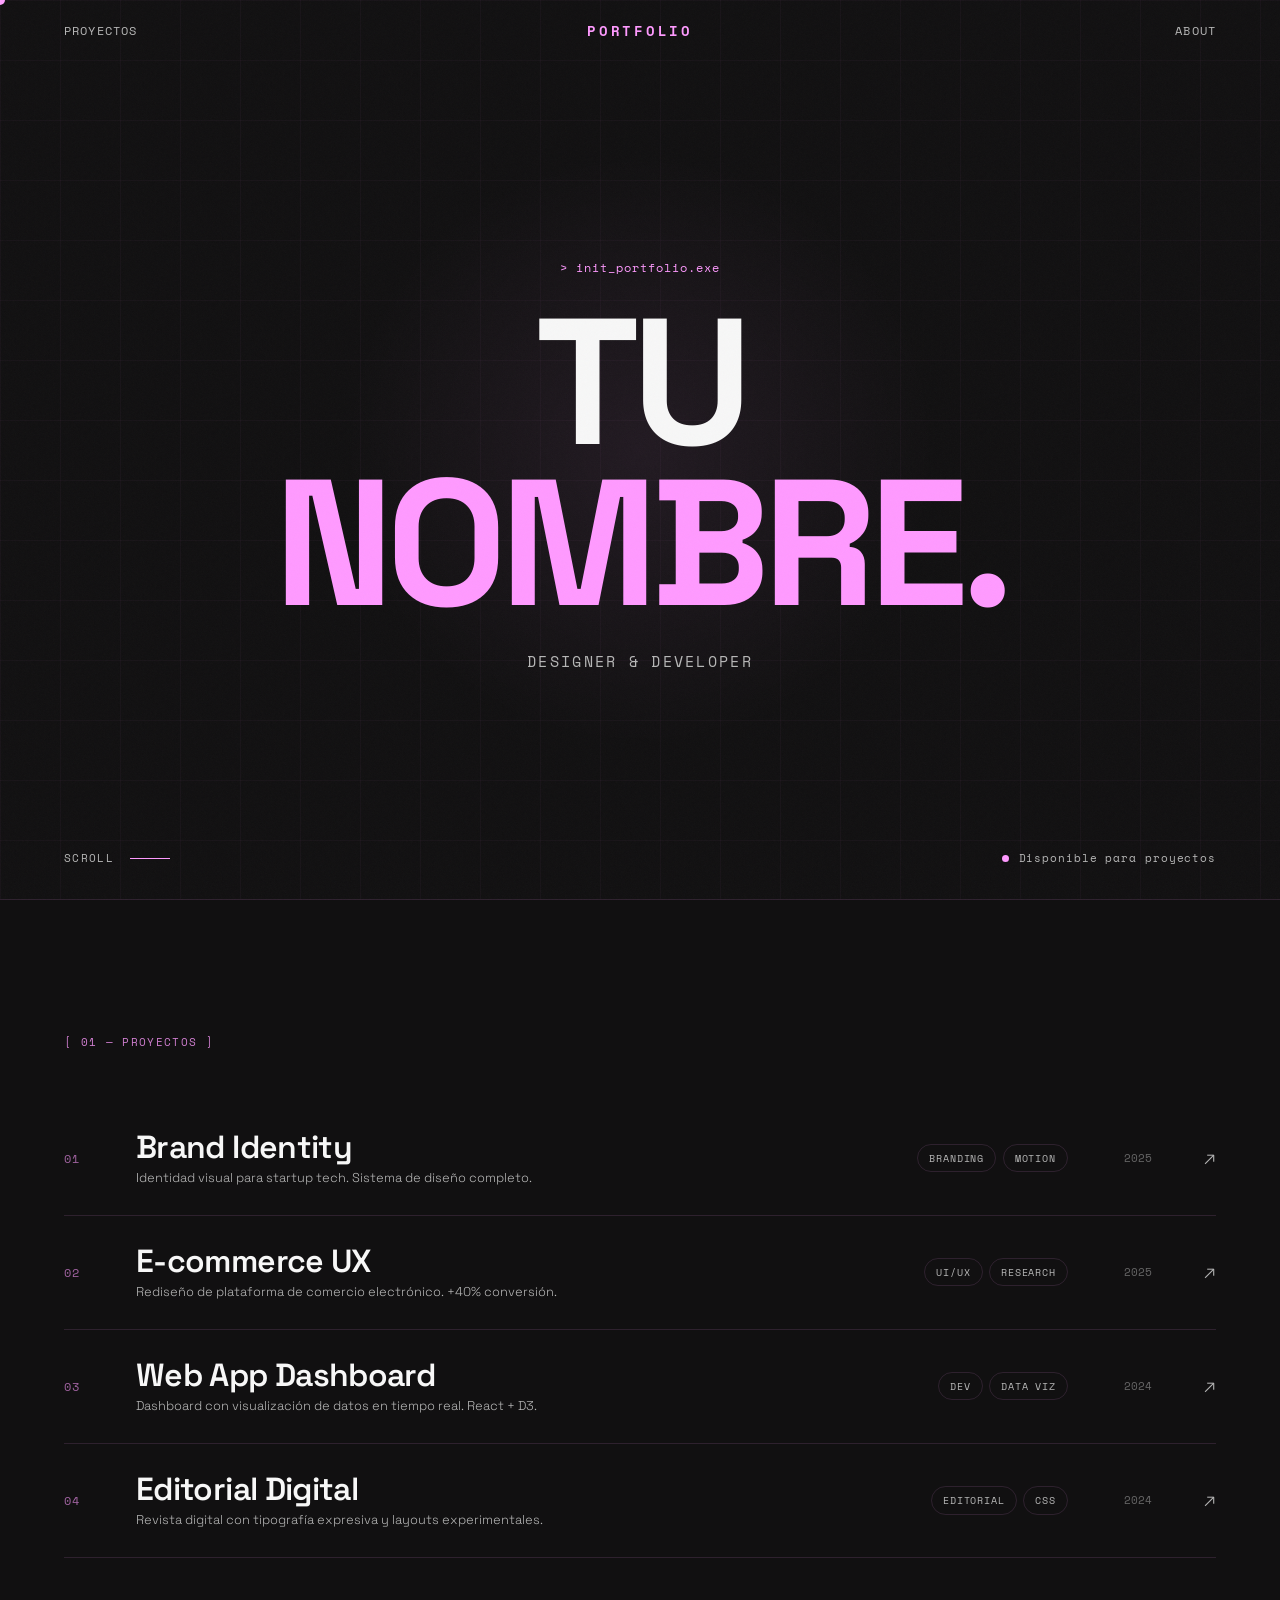
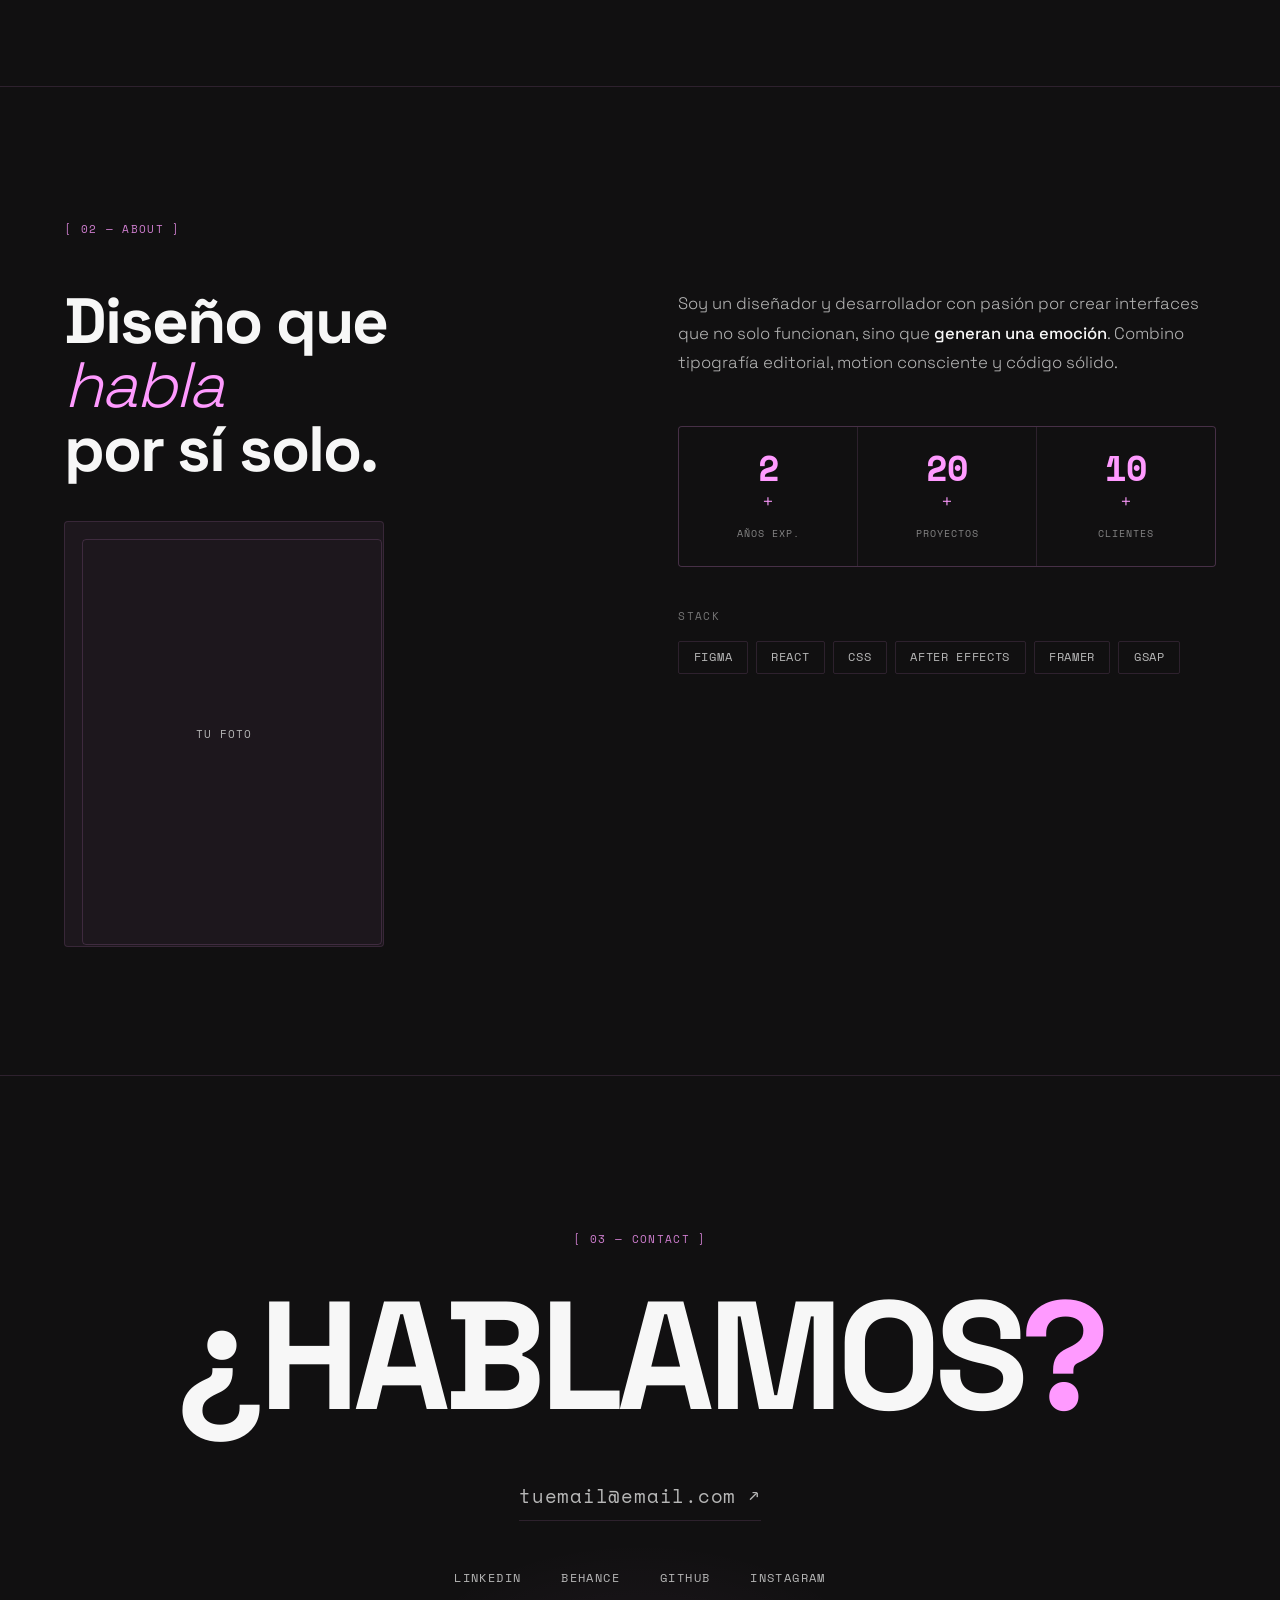
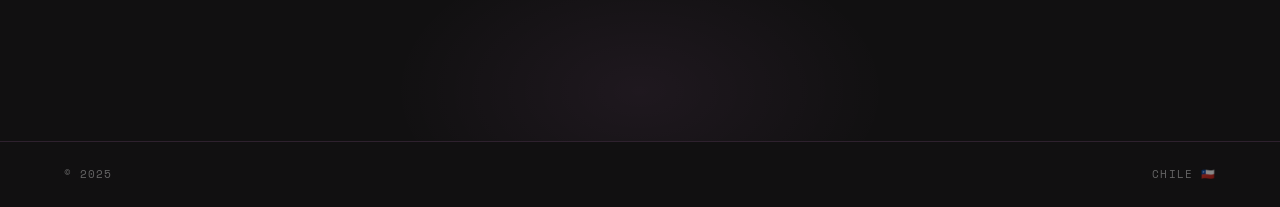
==== index.html @ 46fedbc0 "Update index.html" ====
<!DOCTYPE html>
<html lang="es">
<head>
  <meta charset="UTF-8" />
  <meta name="viewport" content="width=device-width, initial-scale=1.0" />
  <title>Portfolio</title>
  <link rel="stylesheet" href="style.css" />
  <link rel="preconnect" href="https://fonts.googleapis.com" />
  <link href="https://fonts.googleapis.com/css2?family=Space+Grotesk:wght@300;400;500;600;700&family=Space+Mono:ital,wght@0,400;0,700;1,400&display=swap" rel="stylesheet" />
</head>
<body>

  <div class="noise"></div>
  <div class="cursor" id="cursor"></div>

  <!-- NAV -->
  <nav class="nav">
    <a href="#work" class="nav__link">Proyectos</a>
    <a href="#" class="nav__logo">PORTFOLIO</a>
    <a href="#about" class="nav__link">About</a>
  </nav>

  <!-- HERO -->
  <section class="hero" id="hero">
    <div class="hero__center">
      <p class="hero__mono">&gt; init_portfolio.exe</p>
      <h1 class="hero__name">Tu<br/><span class="hero__name--accent">Nombre.</span></h1>
      <p class="hero__role">Designer &amp; Developer</p>
    </div>
    <div class="hero__bottom">
      <span class="hero__scroll">scroll <span class="hero__scroll-line"></span></span>
      <span class="hero__available">
        <span class="dot-live"></span>
        Disponible para proyectos
      </span>
    </div>
  </section>

  <!-- WORK -->
  <section class="work" id="work">
    <div class="work__header">
      <span class="section-label">[ 01 — Proyectos ]</span>
    </div>

    <div class="work__list">

      <a href="#" class="project-row">
        <div class="project-row__num">01</div>
        <div class="project-row__info">
          <h2 class="project-row__title">Brand Identity</h2>
          <p class="project-row__desc">Identidad visual para startup tech. Sistema de diseño completo.</p>
        </div>
        <div class="project-row__tags">
          <span>Branding</span>
          <span>Motion</span>
        </div>
        <div class="project-row__year">2025</div>
        <div class="project-row__arrow">↗</div>
      </a>

      <a href="#" class="project-row">
        <div class="project-row__num">02</div>
        <div class="project-row__info">
          <h2 class="project-row__title">E-commerce UX</h2>
          <p class="project-row__desc">Rediseño de plataforma de comercio electrónico. +40% conversión.</p>
        </div>
        <div class="project-row__tags">
          <span>UI/UX</span>
          <span>Research</span>
        </div>
        <div class="project-row__year">2025</div>
        <div class="project-row__arrow">↗</div>
      </a>

      <a href="#" class="project-row">
        <div class="project-row__num">03</div>
        <div class="project-row__info">
          <h2 class="project-row__title">Web App Dashboard</h2>
          <p class="project-row__desc">Dashboard con visualización de datos en tiempo real. React + D3.</p>
        </div>
        <div class="project-row__tags">
          <span>Dev</span>
          <span>Data Viz</span>
        </div>
        <div class="project-row__year">2024</div>
        <div class="project-row__arrow">↗</div>
      </a>

      <a href="#" class="project-row">
        <div class="project-row__num">04</div>
        <div class="project-row__info">
          <h2 class="project-row__title">Editorial Digital</h2>
          <p class="project-row__desc">Revista digital con tipografía expresiva y layouts experimentales.</p>
        </div>
        <div class="project-row__tags">
          <span>Editorial</span>
          <span>CSS</span>
        </div>
        <div class="project-row__year">2024</div>
        <div class="project-row__arrow">↗</div>
      </a>

    </div>
  </section>

  <!-- ABOUT -->
  <section class="about" id="about">
    <div class="about__header">
      <span class="section-label">[ 02 — About ]</span>
    </div>
    <div class="about__grid">
      <div class="about__left">
        <h2 class="about__title">Diseño que<br/><em>habla</em><br/>por sí solo.</h2>
        <div class="about__photo">
          <div class="about__photo-inner">
            <span>Tu foto</span>
          </div>
          <div class="about__photo-border"></div>
        </div>
      </div>
      <div class="about__right">
        <p class="about__bio">
          Soy un diseñador y desarrollador con pasión por crear interfaces
          que no solo funcionan, sino que <strong>generan una emoción</strong>.
          Combino tipografía editorial, motion consciente y código sólido.
        </p>
        <div class="about__stats">
          <div class="stat">
            <span class="stat__num" data-target="3">0</span><span class="stat__plus">+</span>
            <span class="stat__label">años exp.</span>
          </div>
          <div class="stat">
            <span class="stat__num" data-target="24">0</span><span class="stat__plus">+</span>
            <span class="stat__label">proyectos</span>
          </div>
          <div class="stat">
            <span class="stat__num" data-target="12">0</span><span class="stat__plus">+</span>
            <span class="stat__label">clientes</span>
          </div>
        </div>
        <div class="about__stack">
          <p class="about__stack-label">Stack</p>
          <div class="about__stack-list">
            <span>Figma</span><span>React</span><span>CSS</span>
            <span>After Effects</span><span>Framer</span><span>GSAP</span>
          </div>
        </div>
      </div>
    </div>
  </section>

  <!-- CONTACT -->
  <section class="contact" id="contact">
    <div class="contact__inner">
      <span class="section-label">[ 03 — Contact ]</span>
      <h2 class="contact__title">
        ¿Hablamos<span class="accent">?</span>
      </h2>
      <a href="mailto:tuemail@email.com" class="contact__email">
        tuemail@email.com
        <span>↗</span>
      </a>
      <div class="contact__socials">
        <a href="#">LinkedIn</a>
        <a href="#">Behance</a>
        <a href="#">GitHub</a>
        <a href="#">Instagram</a>
      </div>
    </div>
  </section>

  <!-- FOOTER -->
  <footer class="footer">
    <span class="footer__mono">© 2025</span>
    <span class="footer__mono">Chile 🇨🇱</span>
  </footer>

  <script src="script.js"></script>
</body>
</html>
---- style.css ----
/* ===========================
   VARIABLES
=========================== */
:root {
  --black:     #191819;
  --black-2:   #111011;
  --magenta:   #FF9AFF;
  --white:     #F7F7F7;
  --gray:      #B7B7B7;
  --gray-dim:  rgba(183,183,183,0.15);
  --border:    rgba(255,154,255,0.12);

  --font-main: 'Space Grotesk', sans-serif;
  --font-mono: 'Space Mono', monospace;
}

/* ===========================
   RESET
=========================== */
*, *::before, *::after { box-sizing: border-box; margin: 0; padding: 0; }
html { scroll-behavior: smooth; font-size: 16px; }
body {
  background: var(--black-2);
  color: var(--white);
  font-family: var(--font-main);
  font-weight: 300;
  line-height: 1.6;
  overflow-x: hidden;
  cursor: none;
}
a { color: inherit; text-decoration: none; cursor: none; }

/* ===========================
   NOISE OVERLAY
=========================== */
.noise {
  position: fixed; inset: 0;
  pointer-events: none; z-index: 999;
  opacity: 0.03;
  background-image: url("data:image/svg+xml,%3Csvg viewBox='0 0 256 256' xmlns='http://www.w3.org/2000/svg'%3E%3Cfilter id='noise'%3E%3CfeTurbulence type='fractalNoise' baseFrequency='0.9' numOctaves='4' stitchTiles='stitch'/%3E%3C/filter%3E%3Crect width='100%25' height='100%25' filter='url(%23noise)'/%3E%3C/svg%3E");
  background-repeat: repeat;
  background-size: 128px;
}

/* ===========================
   CURSOR
=========================== */
.cursor {
  width: 10px; height: 10px;
  background: var(--magenta);
  border-radius: 50%;
  position: fixed; top: 0; left: 0;
  pointer-events: none; z-index: 9999;
  transform: translate(-50%, -50%);
  transition: width 0.25s, height 0.25s, background 0.25s;
  mix-blend-mode: screen;
}
body.cursor-big .cursor {
  width: 48px; height: 48px;
  background: rgba(255,154,255,0.15);
  border: 1px solid var(--magenta);
}

/* ===========================
   NAV
=========================== */
.nav {
  position: fixed; top: 0; left: 0; right: 0;
  height: 64px;
  display: flex; align-items: center; justify-content: space-between;
  padding: 0 clamp(1.5rem, 5vw, 4rem);
  z-index: 100;
  border-bottom: 1px solid transparent;
  transition: border-color 0.4s, background 0.4s;
}
.nav.scrolled {
  background: rgba(17,16,17,0.9);
  backdrop-filter: blur(16px);
  border-bottom-color: var(--border);
}
.nav__logo {
  font-family: var(--font-mono);
  font-size: 0.85rem;
  font-weight: 700;
  letter-spacing: 0.2em;
  color: var(--magenta);
  position: absolute; left: 50%; transform: translateX(-50%);
}
.nav__link {
  font-family: var(--font-mono);
  font-size: 0.72rem;
  letter-spacing: 0.1em;
  text-transform: uppercase;
  color: var(--gray);
  transition: color 0.3s;
  position: relative;
}
.nav__link::after {
  content: '';
  position: absolute; left: 0; bottom: -2px;
  width: 0; height: 1px; background: var(--magenta);
  transition: width 0.3s;
}
.nav__link:hover { color: var(--white); }
.nav__link:hover::after { width: 100%; }

/* ===========================
   HERO
=========================== */
.hero {
  height: 100vh;
  display: flex; flex-direction: column;
  justify-content: center; align-items: center;
  position: relative;
  padding: 64px clamp(1.5rem, 5vw, 4rem) 2rem;
  text-align: center;
  border-bottom: 1px solid var(--border);
}
/* Grid lines de fondo */
.hero::before {
  content: '';
  position: absolute; inset: 0;
  background-image:
    linear-gradient(rgba(255,154,255,0.03) 1px, transparent 1px),
    linear-gradient(90deg, rgba(255,154,255,0.03) 1px, transparent 1px);
  background-size: 60px 60px;
  pointer-events: none;
}
/* Glow central */
.hero::after {
  content: '';
  position: absolute;
  top: 50%; left: 50%;
  transform: translate(-50%, -50%);
  width: 600px; height: 600px;
  background: radial-gradient(circle, rgba(255,154,255,0.07) 0%, transparent 70%);
  pointer-events: none;
}
.hero__center { position: relative; z-index: 1; }
.hero__mono {
  font-family: var(--font-mono);
  font-size: 0.78rem;
  color: var(--magenta);
  letter-spacing: 0.08em;
  margin-bottom: 1.5rem;
  opacity: 0;
  animation: fadeUp 0.6s ease 0.2s forwards;
}
.hero__name {
  font-family: var(--font-main);
  font-size: clamp(4.5rem, 14vw, 12rem);
  font-weight: 700;
  line-height: 0.9;
  letter-spacing: -0.04em;
  text-transform: uppercase;
  opacity: 0;
  animation: fadeUp 0.7s ease 0.4s forwards;
}
.hero__name--accent { color: var(--magenta); }
.hero__role {
  font-family: var(--font-mono);
  font-size: clamp(0.75rem, 1.5vw, 0.95rem);
  color: var(--gray);
  letter-spacing: 0.15em;
  text-transform: uppercase;
  margin-top: 1.5rem;
  opacity: 0;
  animation: fadeUp 0.7s ease 0.6s forwards;
}
.hero__bottom {
  position: absolute; bottom: 2rem; left: 0; right: 0;
  display: flex; justify-content: space-between; align-items: center;
  padding: 0 clamp(1.5rem, 5vw, 4rem);
  z-index: 1;
  opacity: 0;
  animation: fadeIn 0.8s ease 1s forwards;
}
.hero__scroll {
  font-family: var(--font-mono);
  font-size: 0.7rem;
  color: var(--gray);
  letter-spacing: 0.12em;
  text-transform: uppercase;
  display: flex; align-items: center; gap: 1rem;
}
.hero__scroll-line {
  display: block;
  width: 40px; height: 1px;
  background: linear-gradient(to right, var(--gray), transparent);
  position: relative; overflow: hidden;
}
.hero__scroll-line::after {
  content: '';
  position: absolute; inset: 0;
  background: var(--magenta);
  animation: scanline 2s ease-in-out infinite;
}
@keyframes scanline {
  0% { transform: translateX(-100%); }
  100% { transform: translateX(200%); }
}
.hero__available {
  font-family: var(--font-mono);
  font-size: 0.7rem;
  color: var(--gray);
  letter-spacing: 0.08em;
  display: flex; align-items: center; gap: 0.6rem;
}
.dot-live {
  width: 7px; height: 7px;
  border-radius: 50%;
  background: var(--magenta);
  animation: pulse 2s infinite;
}
@keyframes pulse {
  0%, 100% { opacity: 1; box-shadow: 0 0 0 0 rgba(255,154,255,0.4); }
  50% { opacity: 0.7; box-shadow: 0 0 0 6px rgba(255,154,255,0); }
}

/* ===========================
   SECTION LABEL
=========================== */
.section-label {
  font-family: var(--font-mono);
  font-size: 0.7rem;
  color: var(--magenta);
  letter-spacing: 0.12em;
  text-transform: uppercase;
  opacity: 0.8;
}

/* ===========================
   WORK
=========================== */
.work {
  padding: clamp(5rem, 10vw, 8rem) clamp(1.5rem, 5vw, 4rem);
  border-bottom: 1px solid var(--border);
}
.work__header {
  margin-bottom: 3rem;
}
.work__list {
  display: flex; flex-direction: column;
}
.project-row {
  display: grid;
  grid-template-columns: 48px 1fr auto 60px 40px;
  align-items: center;
  gap: 1.5rem;
  padding: 1.75rem 0;
  border-bottom: 1px solid var(--border);
  transition: background 0.3s, padding-left 0.3s;
  position: relative;
  overflow: hidden;
}
.project-row::before {
  content: '';
  position: absolute; left: 0; top: 0; bottom: 0;
  width: 0;
  background: rgba(255,154,255,0.04);
  transition: width 0.4s ease;
}
.project-row:hover::before { width: 100%; }
.project-row:hover { padding-left: 1rem; }

.project-row__num {
  font-family: var(--font-mono);
  font-size: 0.75rem;
  color: var(--magenta);
  opacity: 0.6;
  letter-spacing: 0.05em;
}
.project-row__title {
  font-family: var(--font-main);
  font-size: clamp(1.25rem, 2.5vw, 2rem);
  font-weight: 600;
  letter-spacing: -0.02em;
  line-height: 1.1;
  transition: color 0.3s;
}
.project-row:hover .project-row__title { color: var(--magenta); }
.project-row__desc {
  font-size: 0.8rem;
  color: var(--gray);
  margin-top: 0.25rem;
  line-height: 1.4;
}
.project-row__tags {
  display: flex; flex-wrap: wrap; gap: 0.4rem;
  justify-content: flex-end;
}
.project-row__tags span {
  font-family: var(--font-mono);
  font-size: 0.65rem;
  letter-spacing: 0.08em;
  text-transform: uppercase;
  padding: 0.3rem 0.7rem;
  border-radius: 100px;
  border: 1px solid var(--border);
  color: var(--gray);
  transition: border-color 0.3s, color 0.3s;
}
.project-row:hover .project-row__tags span {
  border-color: rgba(255,154,255,0.3);
  color: var(--magenta);
}
.project-row__year {
  font-family: var(--font-mono);
  font-size: 0.7rem;
  color: var(--gray);
  opacity: 0.5;
  text-align: right;
}
.project-row__arrow {
  font-size: 1.2rem;
  color: var(--gray);
  transition: color 0.3s, transform 0.3s;
  text-align: right;
}
.project-row:hover .project-row__arrow {
  color: var(--magenta);
  transform: translate(3px, -3px);
}

/* ===========================
   ABOUT
=========================== */
.about {
  padding: clamp(5rem, 10vw, 8rem) clamp(1.5rem, 5vw, 4rem);
  border-bottom: 1px solid var(--border);
}
.about__header { margin-bottom: 3rem; }
.about__grid {
  display: grid;
  grid-template-columns: 1fr 1fr;
  gap: clamp(3rem, 6vw, 6rem);
  align-items: start;
}
.about__title {
  font-size: clamp(2.5rem, 5vw, 4.5rem);
  font-weight: 700;
  letter-spacing: -0.03em;
  line-height: 1.0;
  margin-bottom: 2.5rem;
}
.about__title em {
  font-style: italic;
  font-weight: 300;
  color: var(--magenta);
}
.about__photo {
  position: relative;
  width: 80%; max-width: 320px;
}
.about__photo-inner {
  aspect-ratio: 3/4;
  border-radius: 4px;
  background: rgba(255,154,255,0.05);
  border: 1px solid var(--border);
  display: flex; align-items: center; justify-content: center;
  color: var(--gray);
  font-family: var(--font-mono);
  font-size: 0.7rem;
  letter-spacing: 0.1em;
  text-transform: uppercase;
}
.about__photo-border {
  position: absolute;
  inset: 10px;
  border: 1px solid rgba(255,154,255,0.15);
  border-radius: 4px;
  pointer-events: none;
  transform: translate(8px, 8px);
}
.about__bio {
  font-size: clamp(0.95rem, 1.3vw, 1.05rem);
  color: var(--gray);
  line-height: 1.8;
  margin-bottom: 3rem;
}
.about__bio strong { color: var(--white); font-weight: 500; }
.about__stats {
  display: grid; grid-template-columns: repeat(3,1fr);
  gap: 1px;
  background: var(--border);
  border: 1px solid var(--border);
  border-radius: 4px;
  overflow: hidden;
  margin-bottom: 2.5rem;
}
.stat {
  background: var(--black-2);
  padding: 1.5rem 1rem;
  text-align: center;
}
.stat__num {
  display: block;
  font-family: var(--font-mono);
  font-size: 2.2rem;
  font-weight: 700;
  color: var(--magenta);
  line-height: 1;
}
.stat__plus { color: var(--magenta); font-size: 1.2rem; }
.stat__label {
  display: block;
  font-family: var(--font-mono);
  font-size: 0.65rem;
  color: var(--gray);
  letter-spacing: 0.1em;
  text-transform: uppercase;
  margin-top: 0.5rem;
  opacity: 0.7;
}
.about__stack-label {
  font-family: var(--font-mono);
  font-size: 0.7rem;
  color: var(--gray);
  letter-spacing: 0.12em;
  text-transform: uppercase;
  margin-bottom: 1rem;
  opacity: 0.6;
}
.about__stack-list {
  display: flex; flex-wrap: wrap; gap: 0.5rem;
}
.about__stack-list span {
  font-family: var(--font-mono);
  font-size: 0.72rem;
  letter-spacing: 0.06em;
  padding: 0.4rem 0.9rem;
  border: 1px solid var(--border);
  border-radius: 2px;
  color: var(--gray);
  transition: all 0.3s;
  text-transform: uppercase;
}
.about__stack-list span:hover {
  border-color: var(--magenta);
  color: var(--magenta);
  background: rgba(255,154,255,0.05);
}

/* ===========================
   CONTACT
=========================== */
.contact {
  padding: clamp(5rem, 12vw, 10rem) clamp(1.5rem, 5vw, 4rem);
  border-bottom: 1px solid var(--border);
  position: relative; overflow: hidden;
}
/* Glow fondo */
.contact::after {
  content: '';
  position: absolute; bottom: -100px; left: 50%; transform: translateX(-50%);
  width: 500px; height: 300px;
  background: radial-gradient(ellipse, rgba(255,154,255,0.06) 0%, transparent 70%);
  pointer-events: none;
}
.contact__inner {
  display: flex; flex-direction: column; align-items: center;
  text-align: center;
  position: relative; z-index: 1;
}
.contact__inner .section-label { margin-bottom: 2rem; }
.contact__title {
  font-size: clamp(4rem, 12vw, 10rem);
  font-weight: 700;
  letter-spacing: -0.04em;
  line-height: 1;
  text-transform: uppercase;
  margin-bottom: 3rem;
}
.contact__title .accent { color: var(--magenta); }
.contact__email {
  font-family: var(--font-mono);
  font-size: clamp(0.9rem, 2vw, 1.2rem);
  color: var(--gray);
  letter-spacing: 0.04em;
  display: flex; align-items: center; gap: 0.75rem;
  border-bottom: 1px solid var(--border);
  padding-bottom: 0.5rem;
  transition: color 0.3s, border-color 0.3s;
  margin-bottom: 3rem;
}
.contact__email:hover { color: var(--magenta); border-color: var(--magenta); }
.contact__socials {
  display: flex; gap: 2.5rem; flex-wrap: wrap; justify-content: center;
}
.contact__socials a {
  font-family: var(--font-mono);
  font-size: 0.72rem;
  letter-spacing: 0.12em;
  text-transform: uppercase;
  color: var(--gray);
  transition: color 0.3s;
  position: relative;
}
.contact__socials a::after {
  content: '';
  position: absolute; left: 0; bottom: -3px;
  width: 0; height: 1px; background: var(--magenta);
  transition: width 0.3s;
}
.contact__socials a:hover { color: var(--magenta); }
.contact__socials a:hover::after { width: 100%; }

/* ===========================
   FOOTER
=========================== */
.footer {
  padding: 1.5rem clamp(1.5rem, 5vw, 4rem);
  display: flex; justify-content: space-between;
}
.footer__mono {
  font-family: var(--font-mono);
  font-size: 0.68rem;
  color: var(--gray);
  letter-spacing: 0.1em;
  opacity: 0.5;
  text-transform: uppercase;
}

/* ===========================
   ANIMATIONS
=========================== */
@keyframes fadeUp {
  from { opacity: 0; transform: translateY(24px); }
  to   { opacity: 1; transform: translateY(0); }
}
@keyframes fadeIn {
  from { opacity: 0; }
  to   { opacity: 1; }
}
.reveal {
  opacity: 0;
  transform: translateY(20px);
  transition: opacity 0.6s ease, transform 0.6s ease;
}
.reveal.visible { opacity: 1; transform: translateY(0); }
.delay-1 { transition-delay: 0.08s; }
.delay-2 { transition-delay: 0.16s; }
.delay-3 { transition-delay: 0.24s; }
.delay-4 { transition-delay: 0.32s; }

/* ===========================
   RESPONSIVE
=========================== */
@media (max-width: 860px) {
  .about__grid { grid-template-columns: 1fr; }
  .project-row { grid-template-columns: 32px 1fr 36px; }
  .project-row__tags, .project-row__year { display: none; }
  .nav__logo { position: static; transform: none; }
}
@media (max-width: 540px) {
  .hero__bottom { flex-direction: column; gap: 0.75rem; }
}
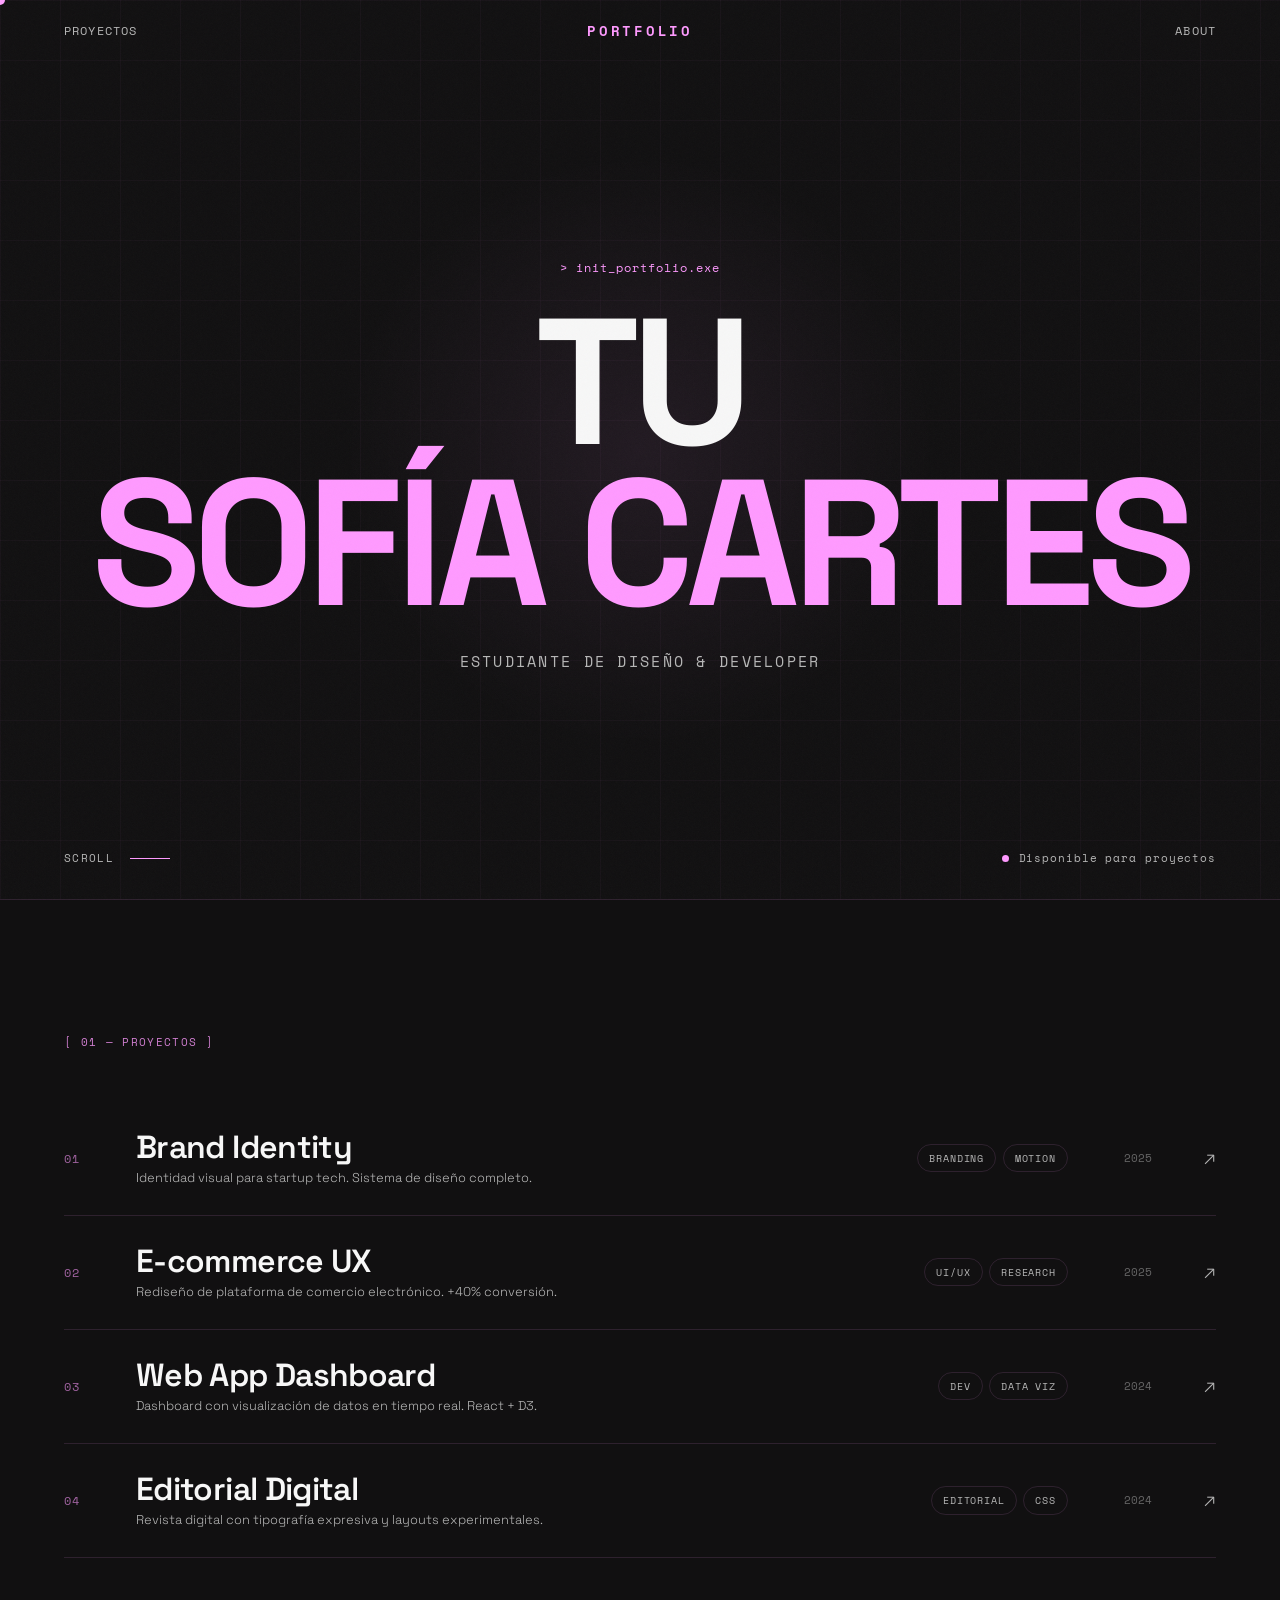
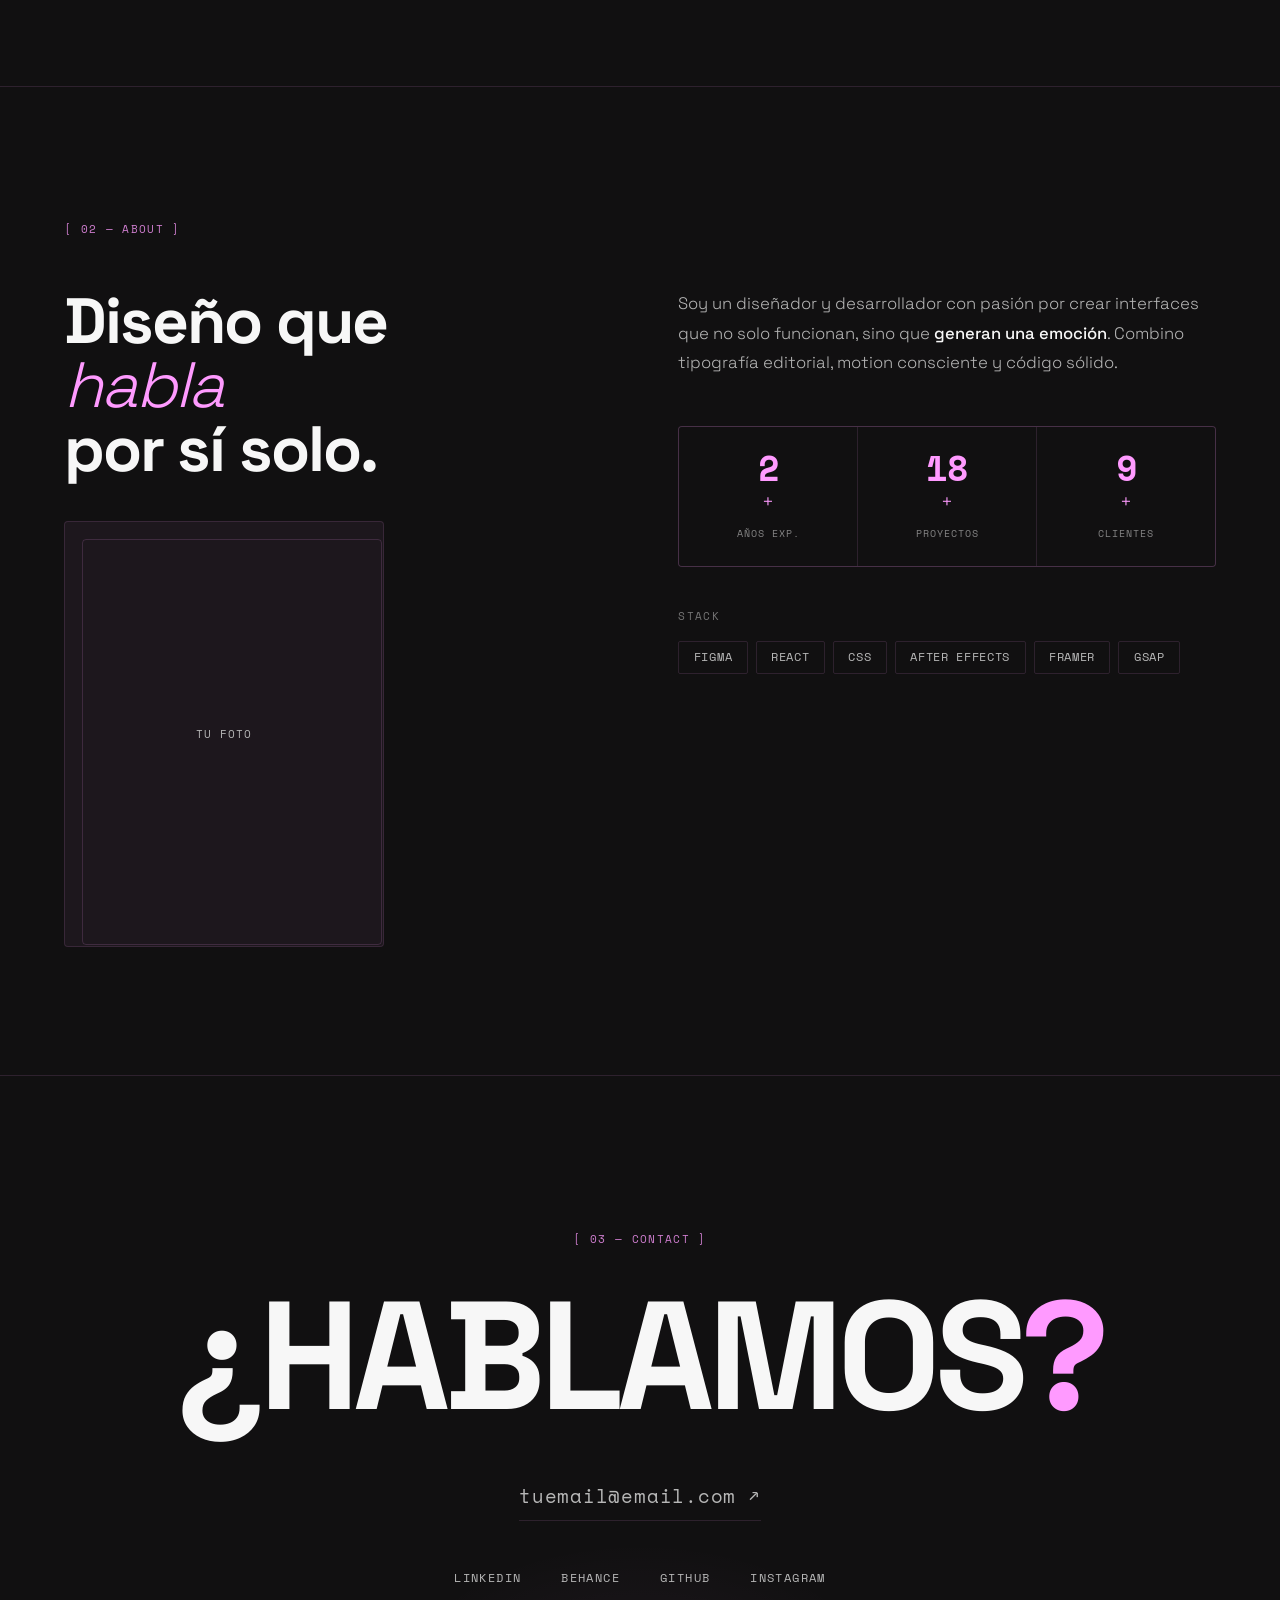
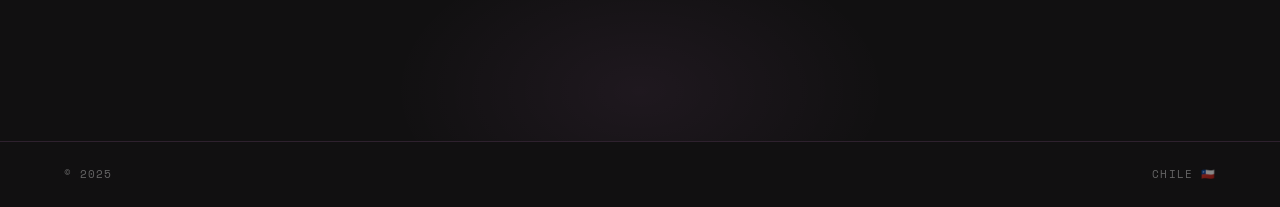
==== commit 7b42bd92: "Update index.html" ====
--- a/index.html
+++ b/index.html
@@ -24,8 +24,8 @@
   <section class="hero" id="hero">
     <div class="hero__center">
       <p class="hero__mono">&gt; init_portfolio.exe</p>
-      <h1 class="hero__name">Tu<br/><span class="hero__name--accent">Nombre.</span></h1>
-      <p class="hero__role">Designer &amp; Developer</p>
+      <h1 class="hero__name">Tu<br/><span class="hero__name--accent">Sofía Cartes</span></h1>
+      <p class="hero__role">Estudiante de diseño &amp; Developer</p>
     </div>
     <div class="hero__bottom">
       <span class="hero__scroll">scroll <span class="hero__scroll-line"></span></span>
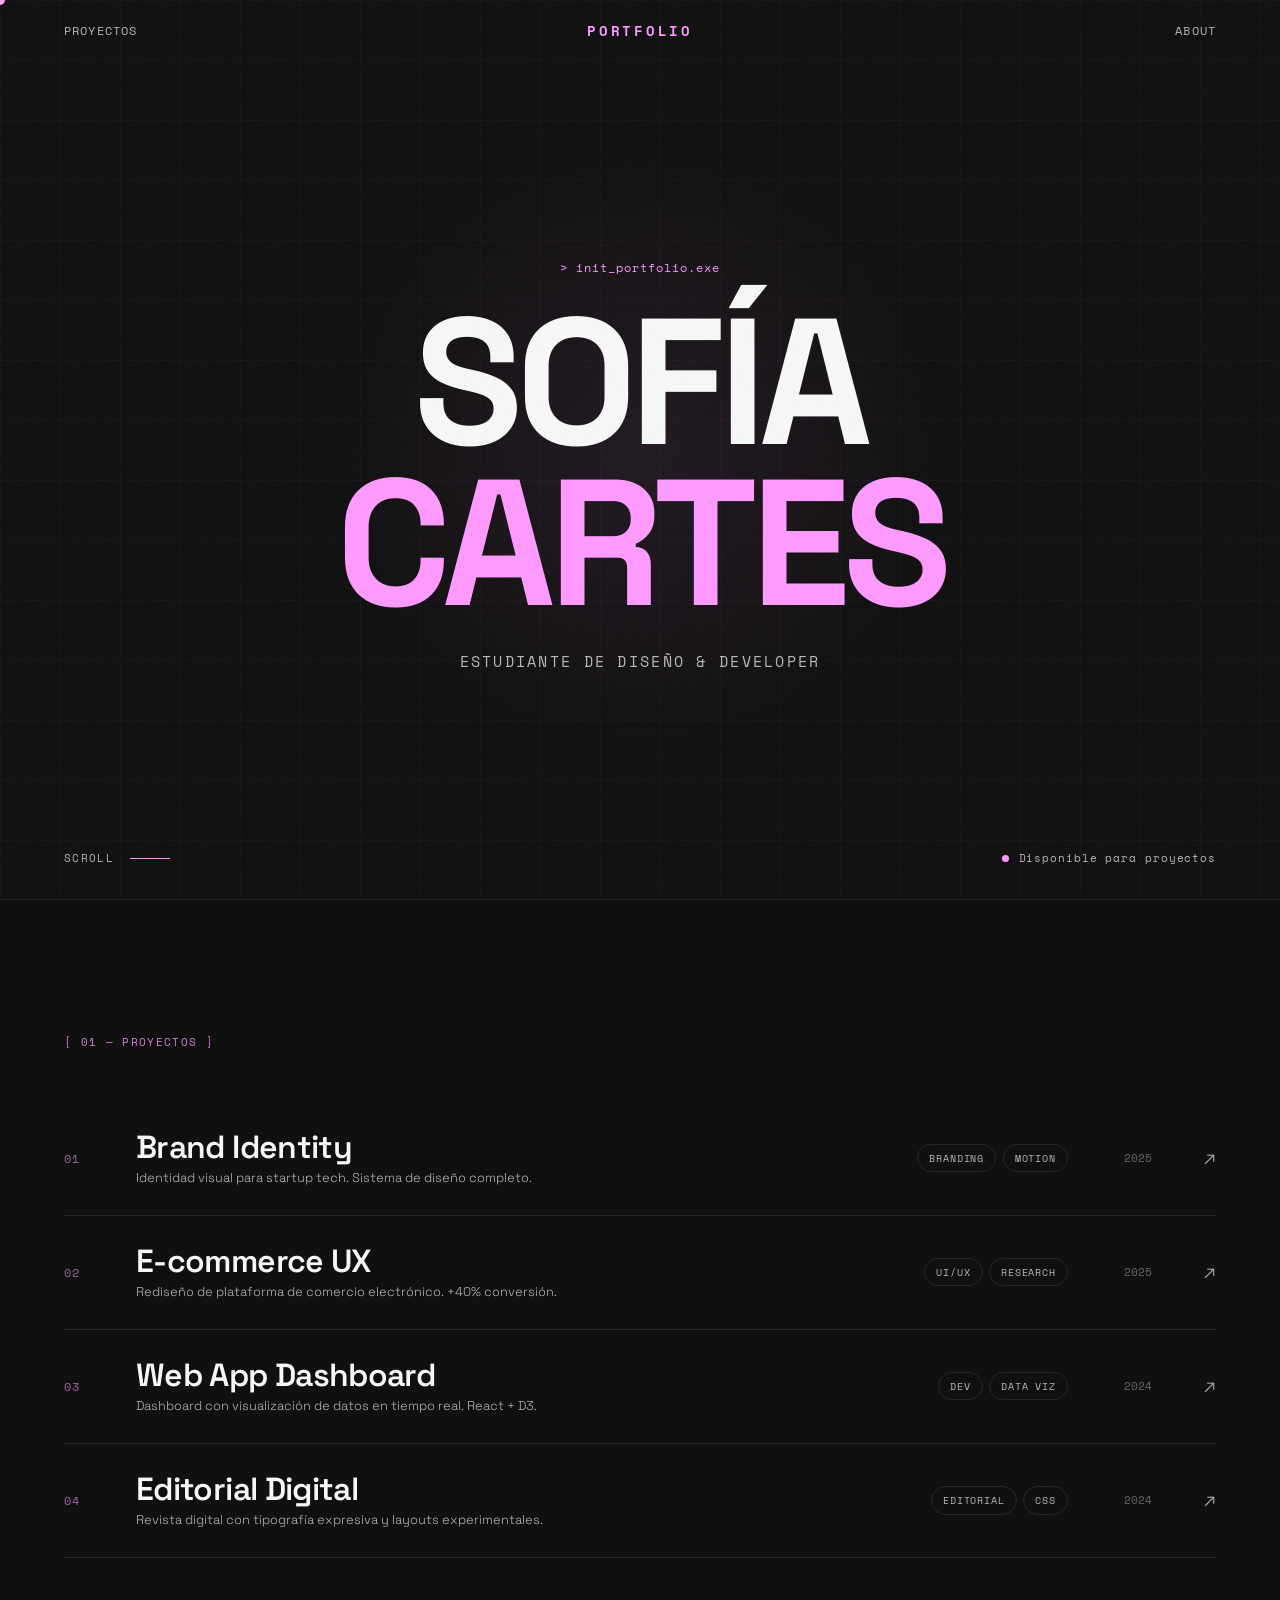
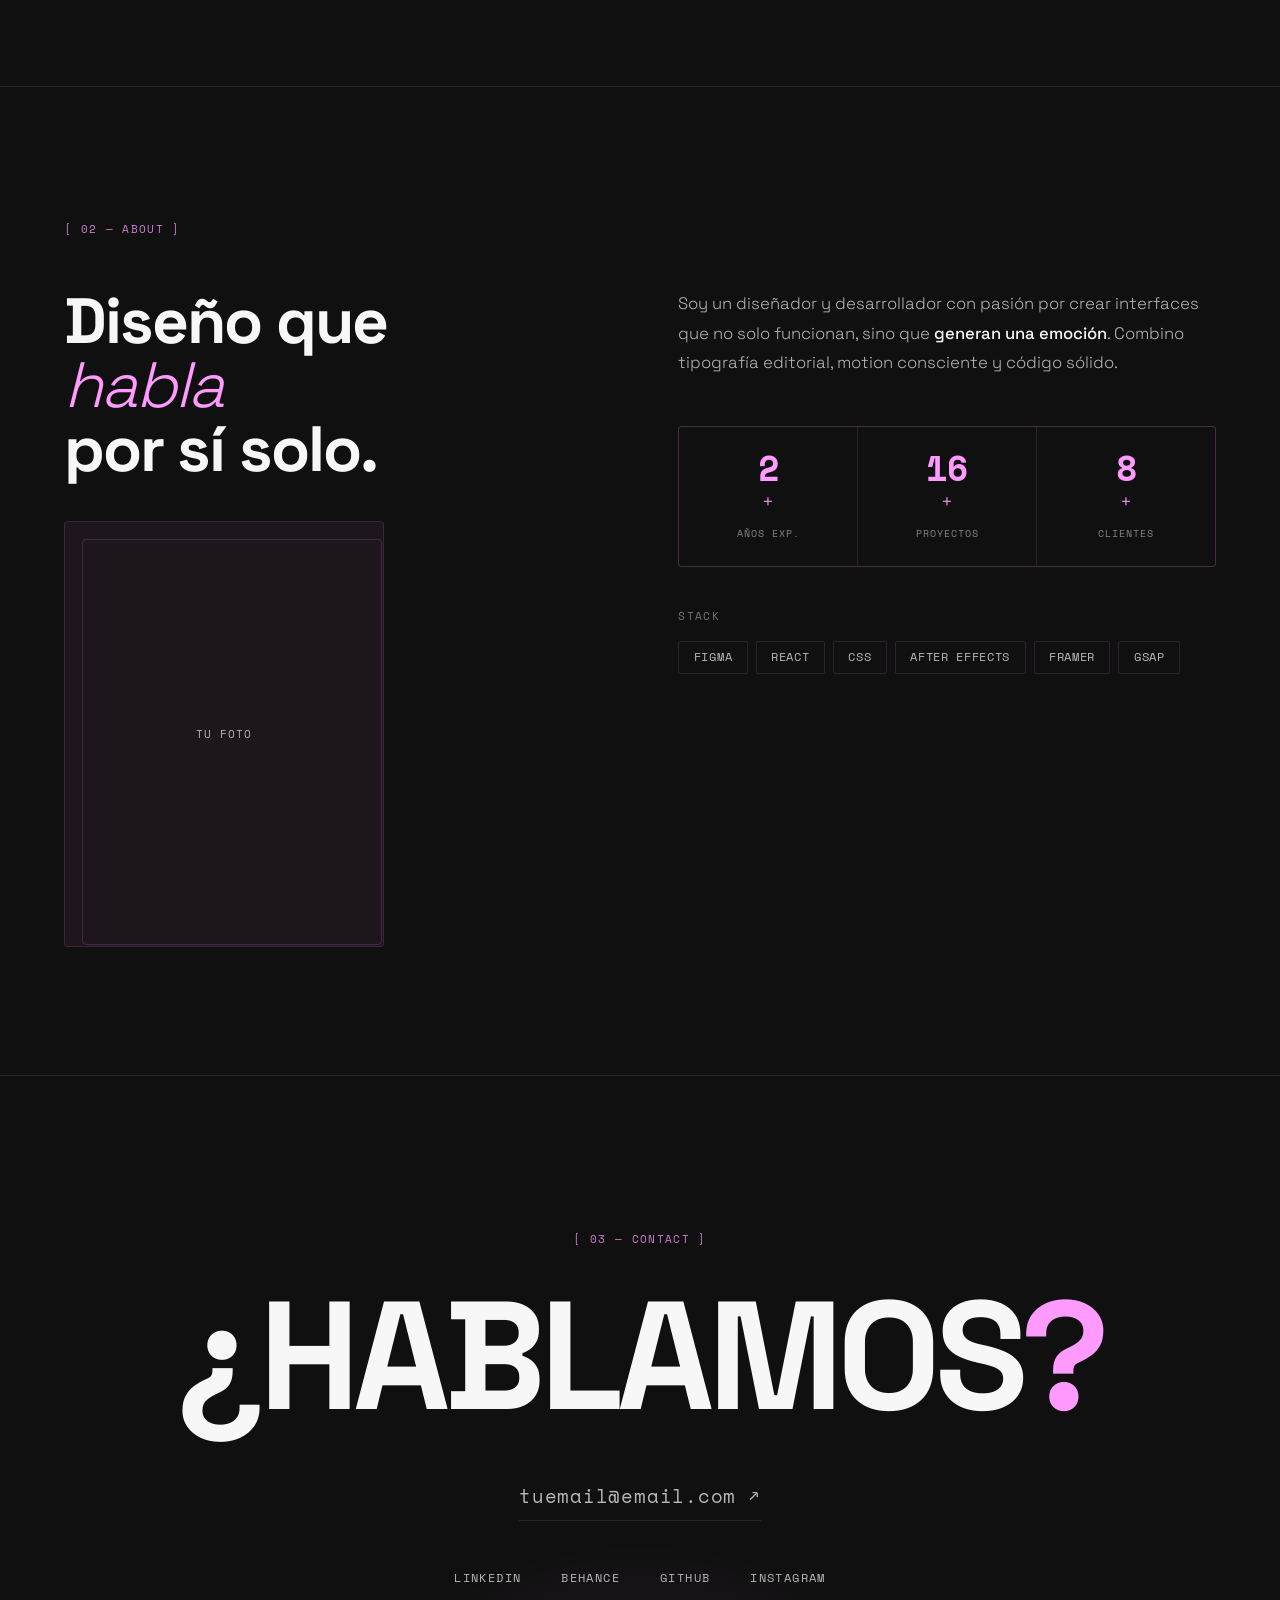
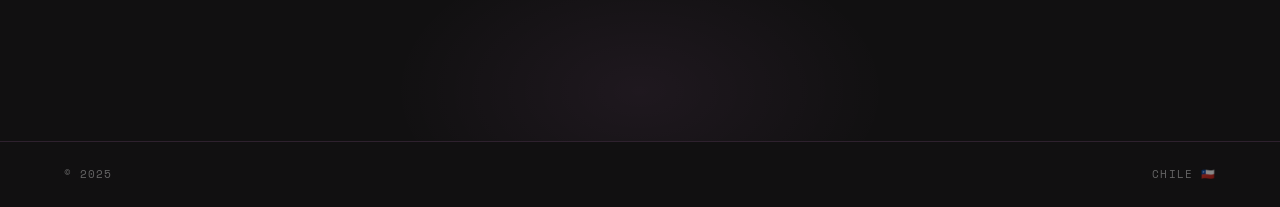
==== commit 16125999: "Update index.html" ====
--- a/index.html
+++ b/index.html
@@ -24,7 +24,7 @@
   <section class="hero" id="hero">
     <div class="hero__center">
       <p class="hero__mono">&gt; init_portfolio.exe</p>
-      <h1 class="hero__name">Tu<br/><span class="hero__name--accent">Sofía Cartes</span></h1>
+      <h1 class="hero__name">Sofía<br/><span class="hero__name--accent">Cartes</span></h1>
       <p class="hero__role">Estudiante de diseño &amp; Developer</p>
     </div>
     <div class="hero__bottom">
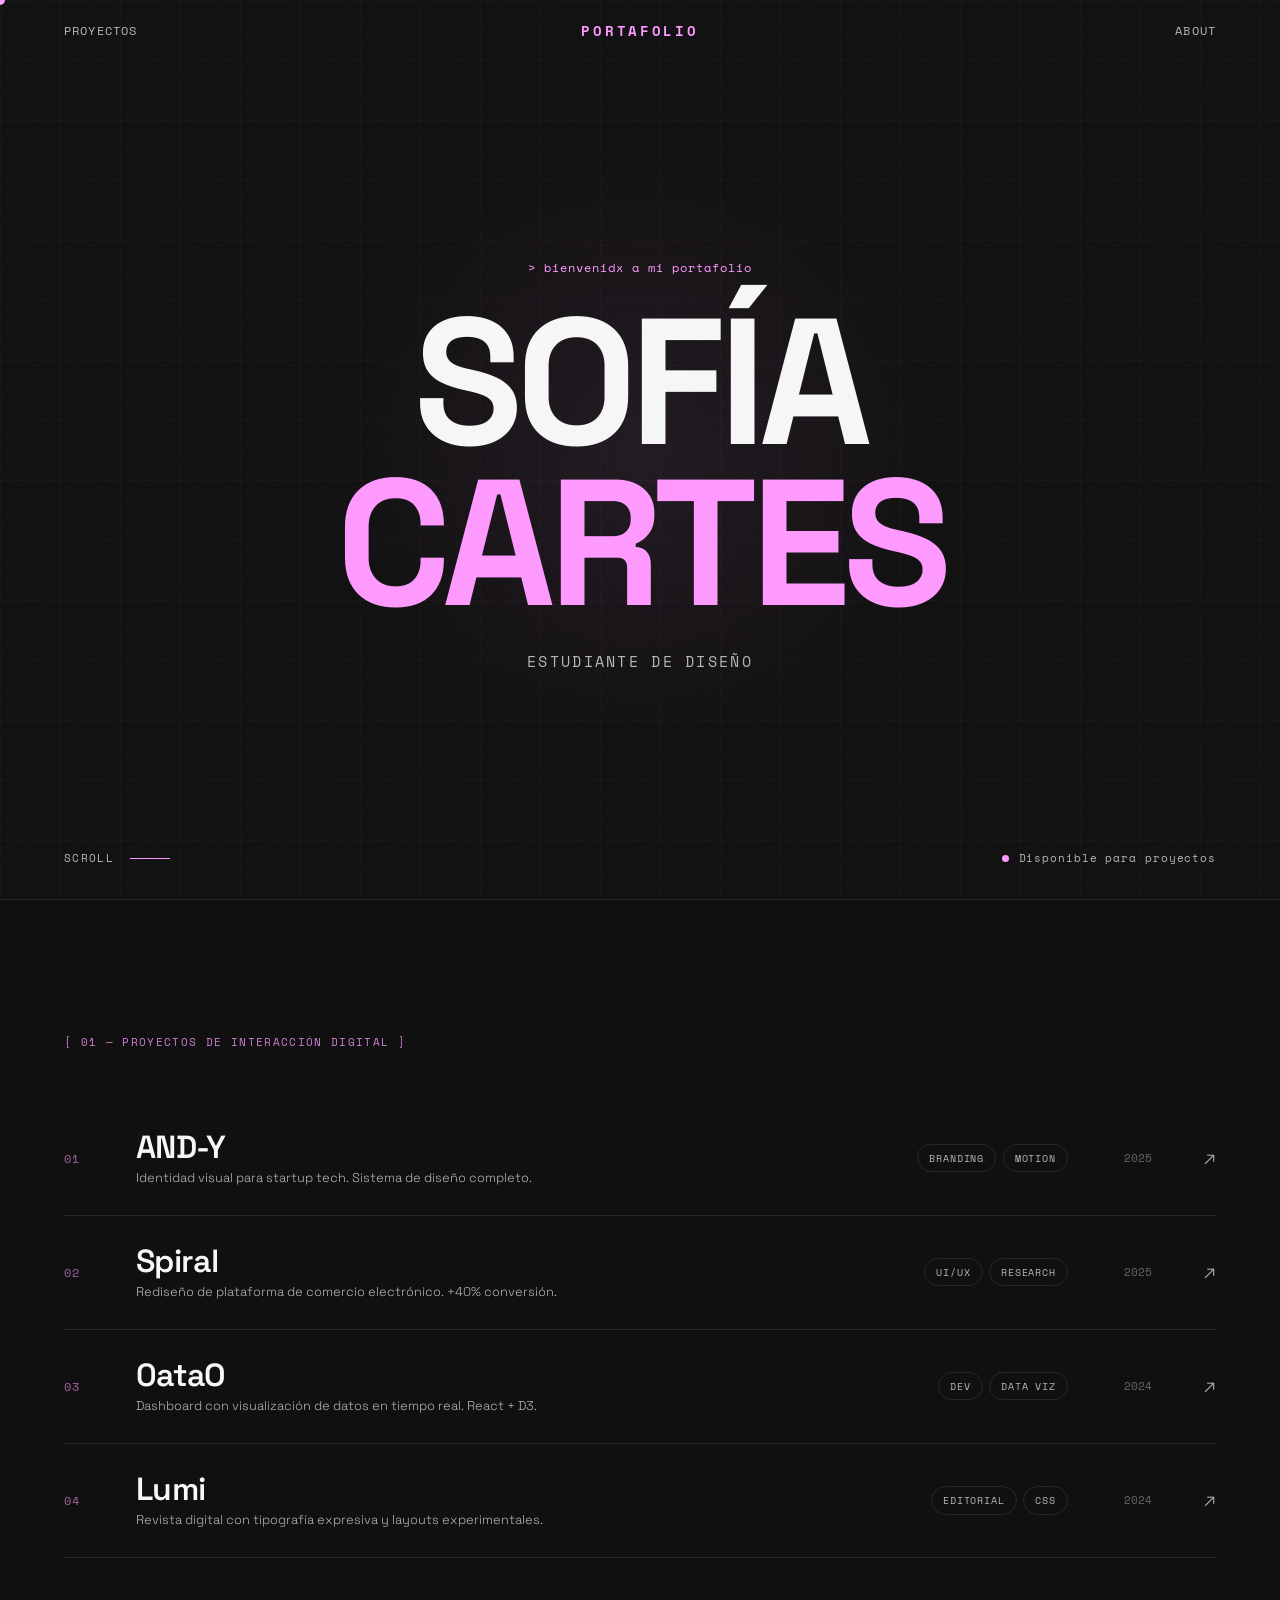
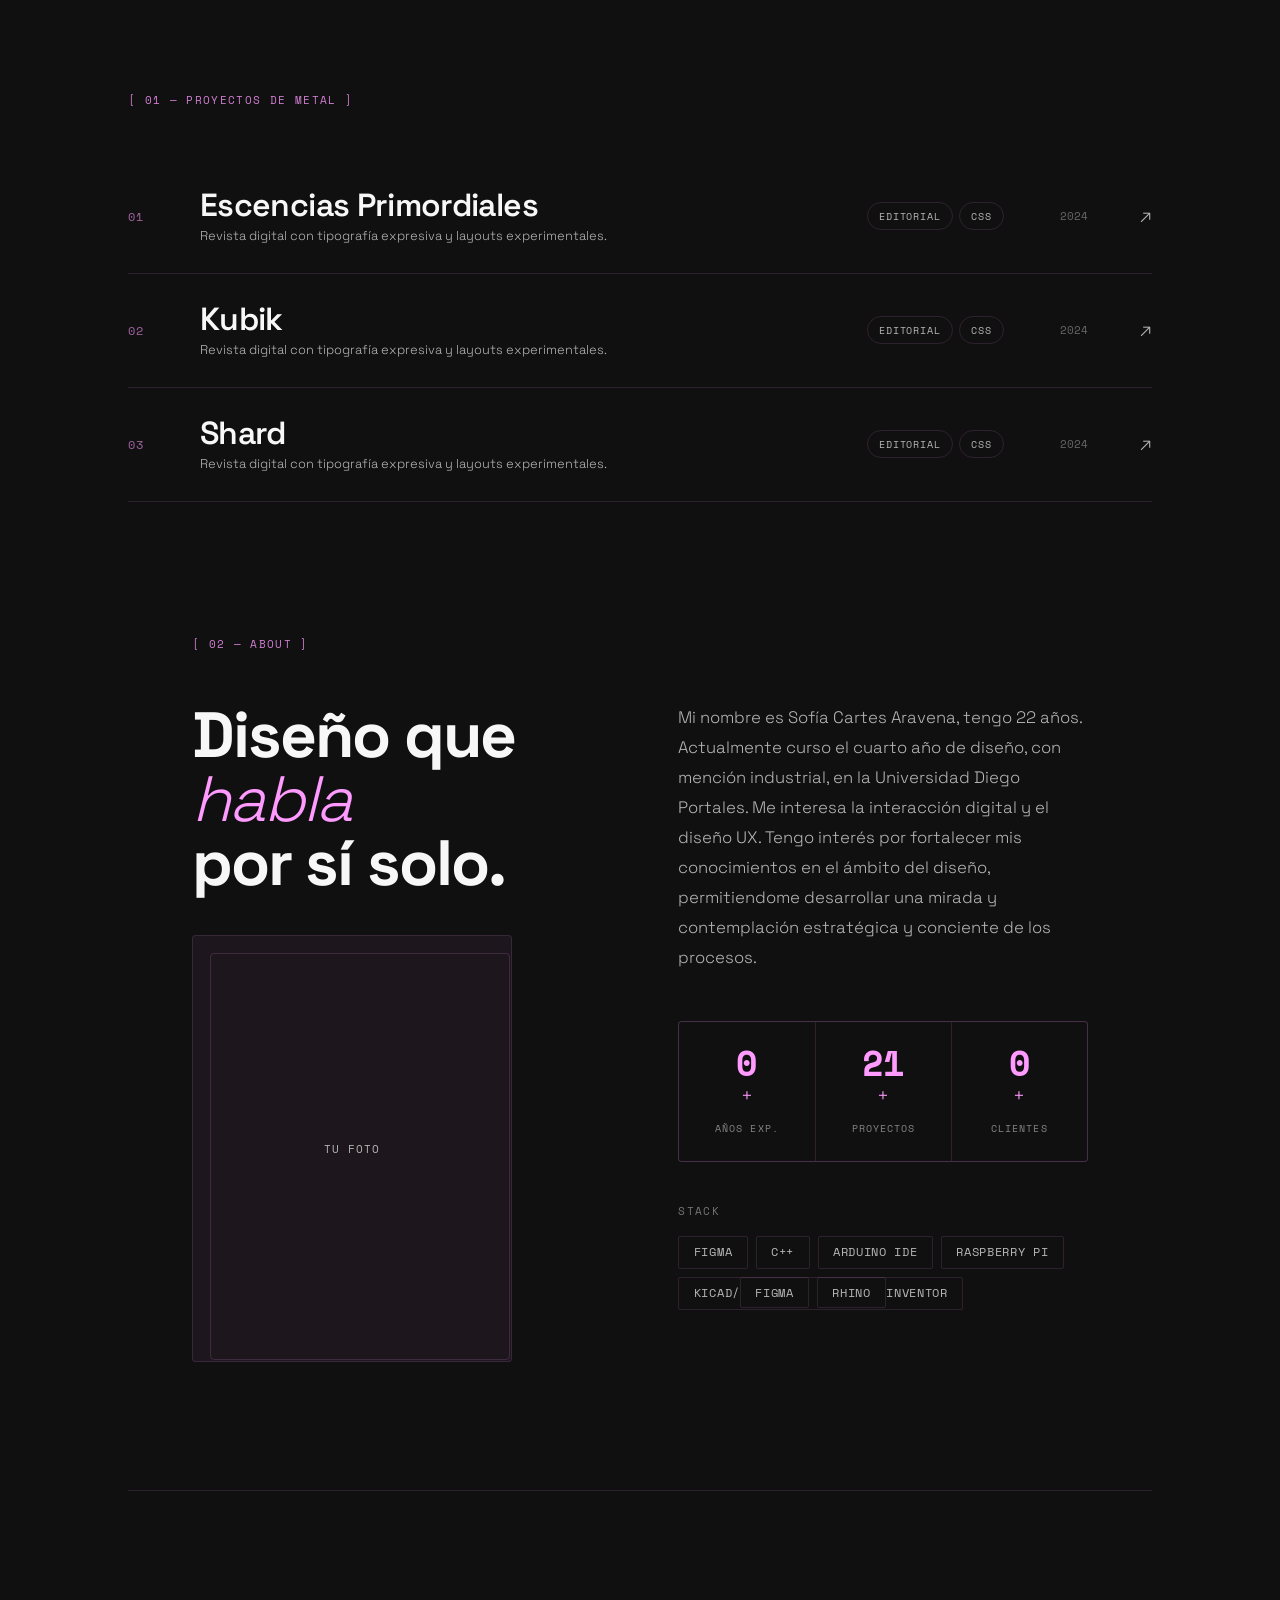
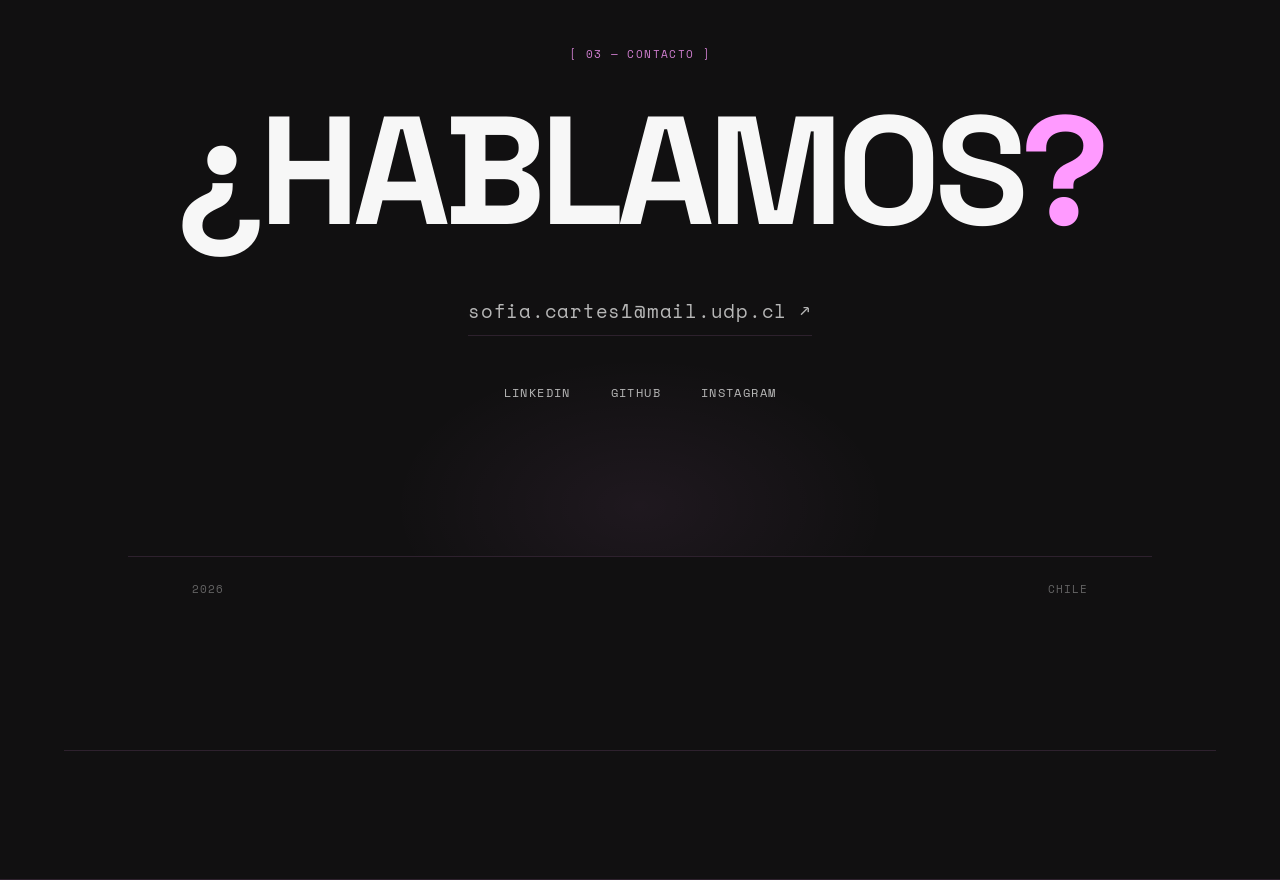
==== commit 6222892d: "Update portfolio content and language" ====
--- a/index.html
+++ b/index.html
@@ -16,16 +16,16 @@
   <!-- NAV -->
   <nav class="nav">
     <a href="#work" class="nav__link">Proyectos</a>
-    <a href="#" class="nav__logo">PORTFOLIO</a>
+    <a href="#" class="nav__logo">PORTAFOLIO</a>
     <a href="#about" class="nav__link">About</a>
   </nav>
 
   <!-- HERO -->
   <section class="hero" id="hero">
     <div class="hero__center">
-      <p class="hero__mono">&gt; init_portfolio.exe</p>
+      <p class="hero__mono">&gt; bienvenidx a mi portafolio <3</p>
       <h1 class="hero__name">Sofía<br/><span class="hero__name--accent">Cartes</span></h1>
-      <p class="hero__role">Estudiante de diseño &amp; Developer</p>
+      <p class="hero__role">Estudiante de diseño</p>
     </div>
     <div class="hero__bottom">
       <span class="hero__scroll">scroll <span class="hero__scroll-line"></span></span>
@@ -39,7 +39,7 @@
   <!-- WORK -->
   <section class="work" id="work">
     <div class="work__header">
-      <span class="section-label">[ 01 — Proyectos ]</span>
+      <span class="section-label">[ 01 — Proyectos de interacción digital ]</span>
     </div>
 
     <div class="work__list">
@@ -47,7 +47,7 @@
       <a href="#" class="project-row">
         <div class="project-row__num">01</div>
         <div class="project-row__info">
-          <h2 class="project-row__title">Brand Identity</h2>
+          <h2 class="project-row__title">AND-Y</h2>
           <p class="project-row__desc">Identidad visual para startup tech. Sistema de diseño completo.</p>
         </div>
         <div class="project-row__tags">
@@ -61,7 +61,7 @@
       <a href="#" class="project-row">
         <div class="project-row__num">02</div>
         <div class="project-row__info">
-          <h2 class="project-row__title">E-commerce UX</h2>
+          <h2 class="project-row__title">Spiral</h2>
           <p class="project-row__desc">Rediseño de plataforma de comercio electrónico. +40% conversión.</p>
         </div>
         <div class="project-row__tags">
@@ -75,7 +75,7 @@
       <a href="#" class="project-row">
         <div class="project-row__num">03</div>
         <div class="project-row__info">
-          <h2 class="project-row__title">Web App Dashboard</h2>
+          <h2 class="project-row__title">0ataO</h2>
           <p class="project-row__desc">Dashboard con visualización de datos en tiempo real. React + D3.</p>
         </div>
         <div class="project-row__tags">
@@ -89,19 +89,62 @@
       <a href="#" class="project-row">
         <div class="project-row__num">04</div>
         <div class="project-row__info">
-          <h2 class="project-row__title">Editorial Digital</h2>
-          <p class="project-row__desc">Revista digital con tipografía expresiva y layouts experimentales.</p>
-        </div>
-        <div class="project-row__tags">
-          <span>Editorial</span>
-          <span>CSS</span>
-        </div>
-        <div class="project-row__year">2024</div>
-        <div class="project-row__arrow">↗</div>
-      </a>
-
-    </div>
-  </section>
+          <h2 class="project-row__title">Lumi</h2>
+          <p class="project-row__desc">Revista digital con tipografía expresiva y layouts experimentales.</p>
+        </div>
+        <div class="project-row__tags">
+          <span>Editorial</span>
+          <span>CSS</span>
+        </div>
+        <div class="project-row__year">2024</div>
+        <div class="project-row__arrow">↗</div>
+      </a>
+
+<!-- WORK -->
+  <section class="work" id="work">
+    <div class="work__header">
+      <span class="section-label">[ 01 — Proyectos de metal ]</span>
+    </div>
+
+      <a href="#" class="project-row">
+        <div class="project-row__num">01</div>
+        <div class="project-row__info">
+          <h2 class="project-row__title">Escencias Primordiales</h2>
+          <p class="project-row__desc">Revista digital con tipografía expresiva y layouts experimentales.</p>
+        </div>
+        <div class="project-row__tags">
+          <span>Editorial</span>
+          <span>CSS</span>
+        </div>
+        <div class="project-row__year">2024</div>
+        <div class="project-row__arrow">↗</div>
+      </a>
+            <a href="#" class="project-row">
+        <div class="project-row__num">02</div>
+        <div class="project-row__info">
+          <h2 class="project-row__title">Kubik</h2>
+          <p class="project-row__desc">Revista digital con tipografía expresiva y layouts experimentales.</p>
+        </div>
+        <div class="project-row__tags">
+          <span>Editorial</span>
+          <span>CSS</span>
+        </div>
+        <div class="project-row__year">2024</div>
+        <div class="project-row__arrow">↗</div>
+      </a>
+            <a href="#" class="project-row">
+        <div class="project-row__num">03</div>
+        <div class="project-row__info">
+          <h2 class="project-row__title">Shard</h2>
+          <p class="project-row__desc">Revista digital con tipografía expresiva y layouts experimentales.</p>
+        </div>
+        <div class="project-row__tags">
+          <span>Editorial</span>
+          <span>CSS</span>
+        </div>
+        <div class="project-row__year">2024</div>
+        <div class="project-row__arrow">↗</div>
+      </a>
 
   <!-- ABOUT -->
   <section class="about" id="about">
@@ -120,13 +163,11 @@
       </div>
       <div class="about__right">
         <p class="about__bio">
-          Soy un diseñador y desarrollador con pasión por crear interfaces
-          que no solo funcionan, sino que <strong>generan una emoción</strong>.
-          Combino tipografía editorial, motion consciente y código sólido.
+          Mi nombre es Sofía Cartes Aravena, tengo 22 años. Actualmente curso el cuarto año de diseño, con mención industrial, en la Universidad Diego Portales. Me interesa la interacción digital y el diseño UX.  Tengo interés por fortalecer mis conocimientos en el ámbito del diseño, permitiendome desarrollar una mirada y contemplación estratégica y conciente de los procesos.
         </p>
         <div class="about__stats">
           <div class="stat">
-            <span class="stat__num" data-target="3">0</span><span class="stat__plus">+</span>
+            <span class="stat__num" data-target="0">0</span><span class="stat__plus">+</span>
             <span class="stat__label">años exp.</span>
           </div>
           <div class="stat">
@@ -134,15 +175,17 @@
             <span class="stat__label">proyectos</span>
           </div>
           <div class="stat">
-            <span class="stat__num" data-target="12">0</span><span class="stat__plus">+</span>
+            <span class="stat__num" data-target="0">0</span><span class="stat__plus">+</span>
             <span class="stat__label">clientes</span>
           </div>
         </div>
         <div class="about__stack">
           <p class="about__stack-label">Stack</p>
           <div class="about__stack-list">
-            <span>Figma</span><span>React</span><span>CSS</span>
-            <span>After Effects</span><span>Framer</span><span>GSAP</span>
+            <span>Figma</span><span>C++</span><span>Arduino IDE</span>
+            <span>Raspberry Pi</span><span>KiCad/<span>Figma</span>
+            <span>Rhino</span>Inventor</span>
+
           </div>
         </div>
       </div>
@@ -152,17 +195,16 @@
   <!-- CONTACT -->
   <section class="contact" id="contact">
     <div class="contact__inner">
-      <span class="section-label">[ 03 — Contact ]</span>
+      <span class="section-label">[ 03 — Contacto ]</span>
       <h2 class="contact__title">
         ¿Hablamos<span class="accent">?</span>
       </h2>
       <a href="mailto:tuemail@email.com" class="contact__email">
-        tuemail@email.com
+        sofia.cartes1@mail.udp.cl
         <span>↗</span>
       </a>
       <div class="contact__socials">
         <a href="#">LinkedIn</a>
-        <a href="#">Behance</a>
         <a href="#">GitHub</a>
         <a href="#">Instagram</a>
       </div>
@@ -171,8 +213,8 @@
 
   <!-- FOOTER -->
   <footer class="footer">
-    <span class="footer__mono">© 2025</span>
-    <span class="footer__mono">Chile 🇨🇱</span>
+    <span class="footer__mono">2026</span>
+    <span class="footer__mono">Chile</span>
   </footer>
 
   <script src="script.js"></script>
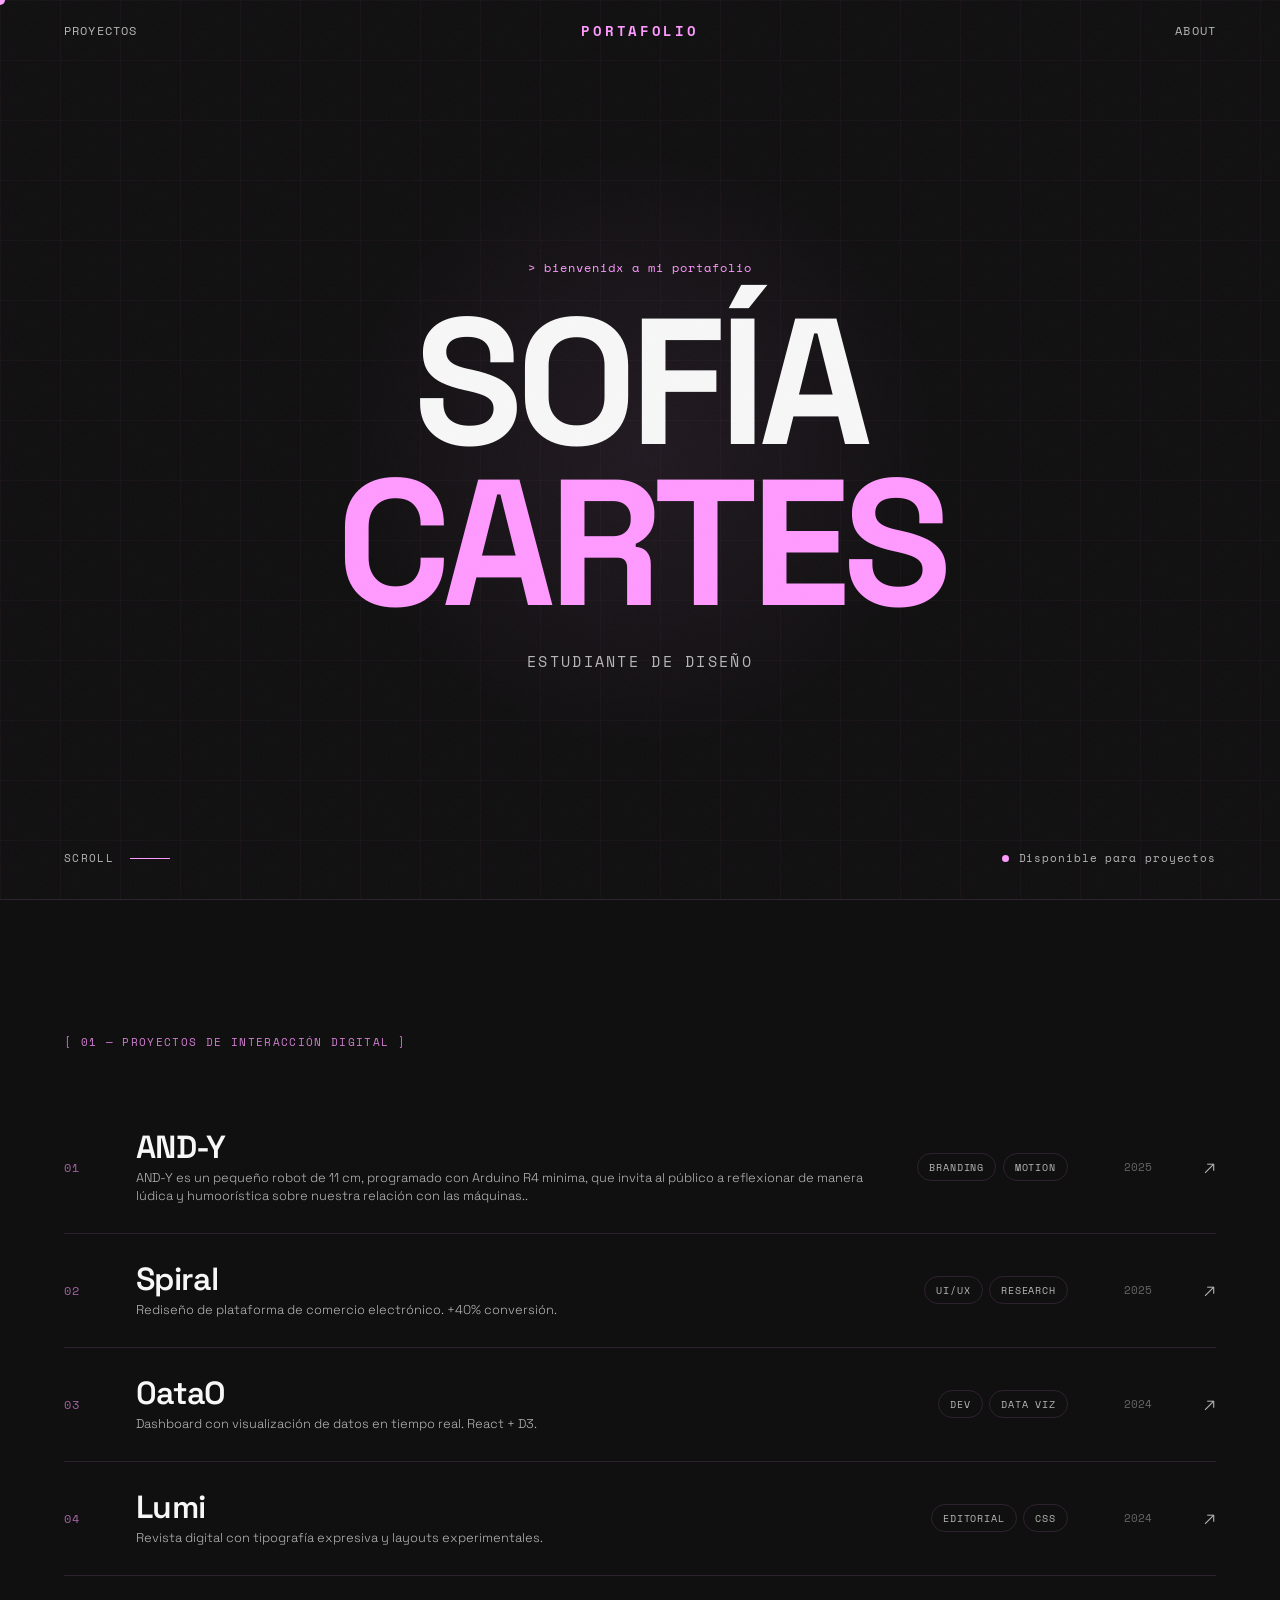
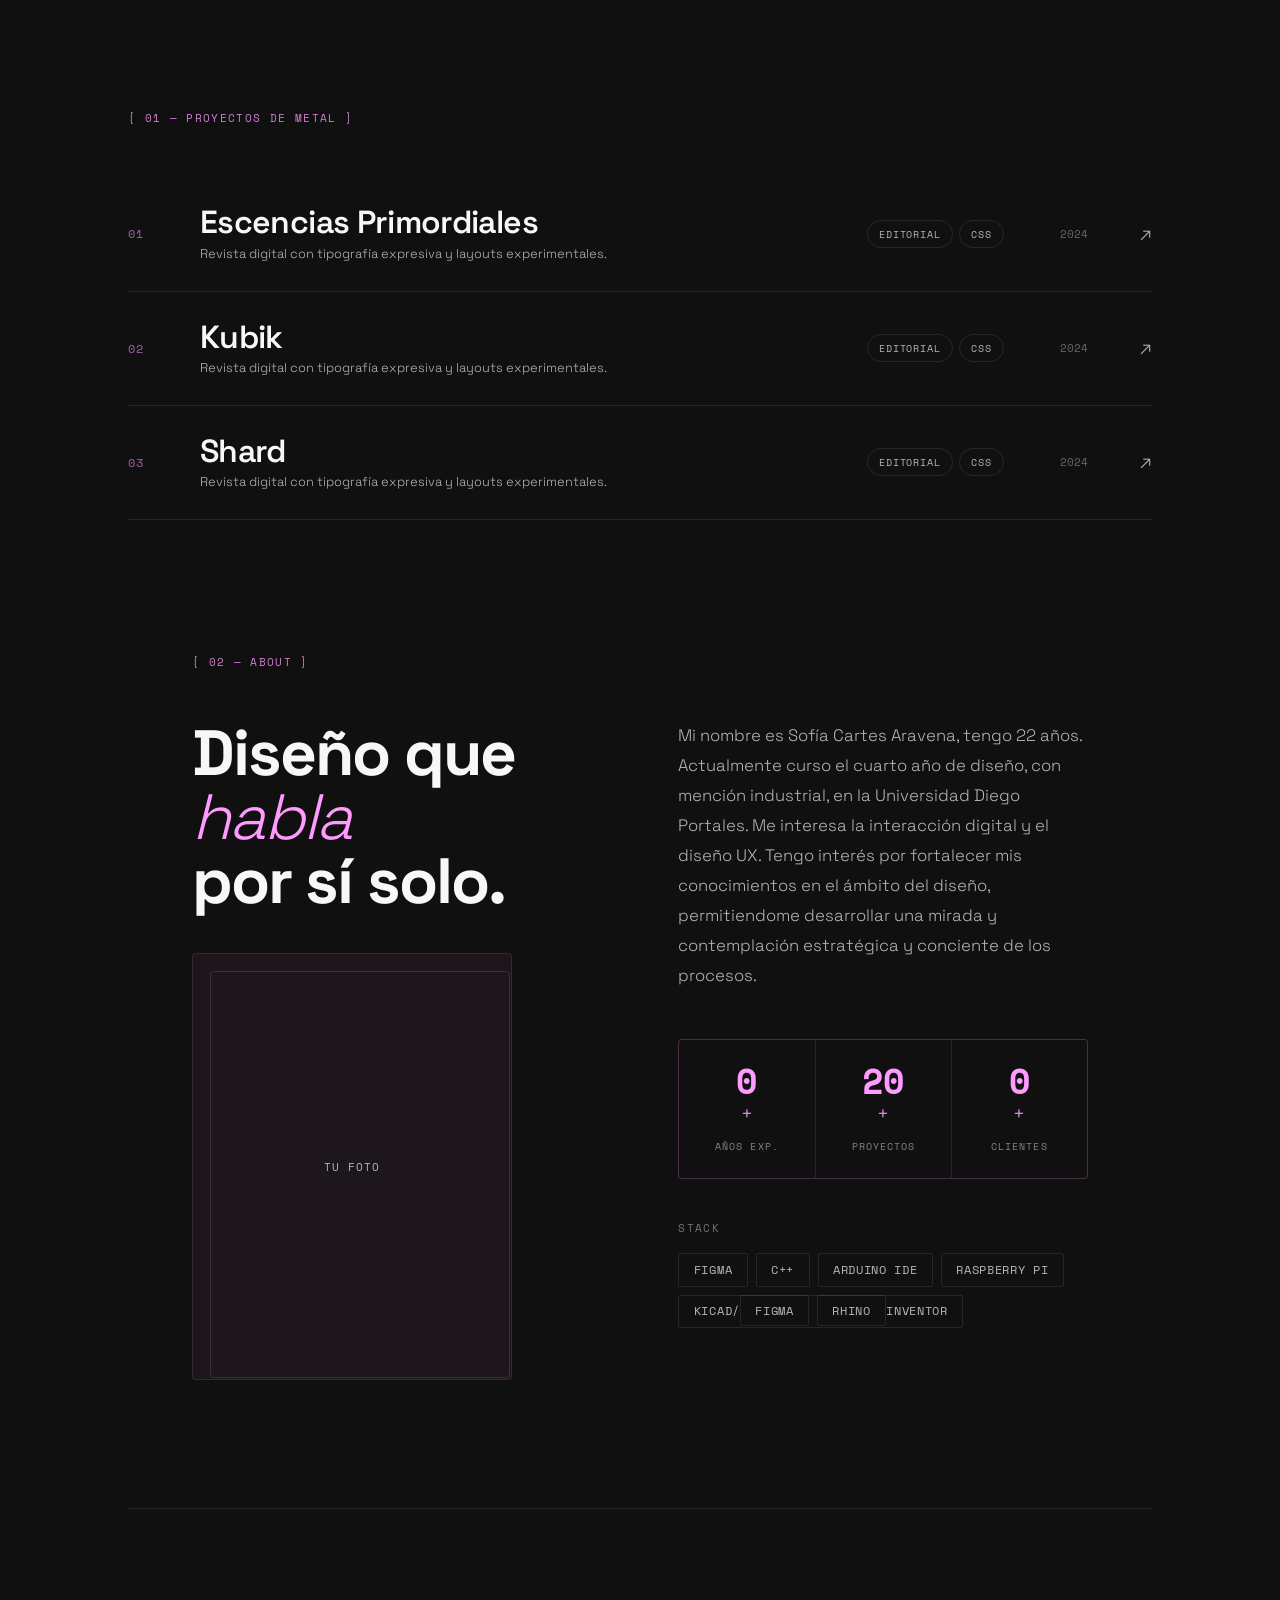
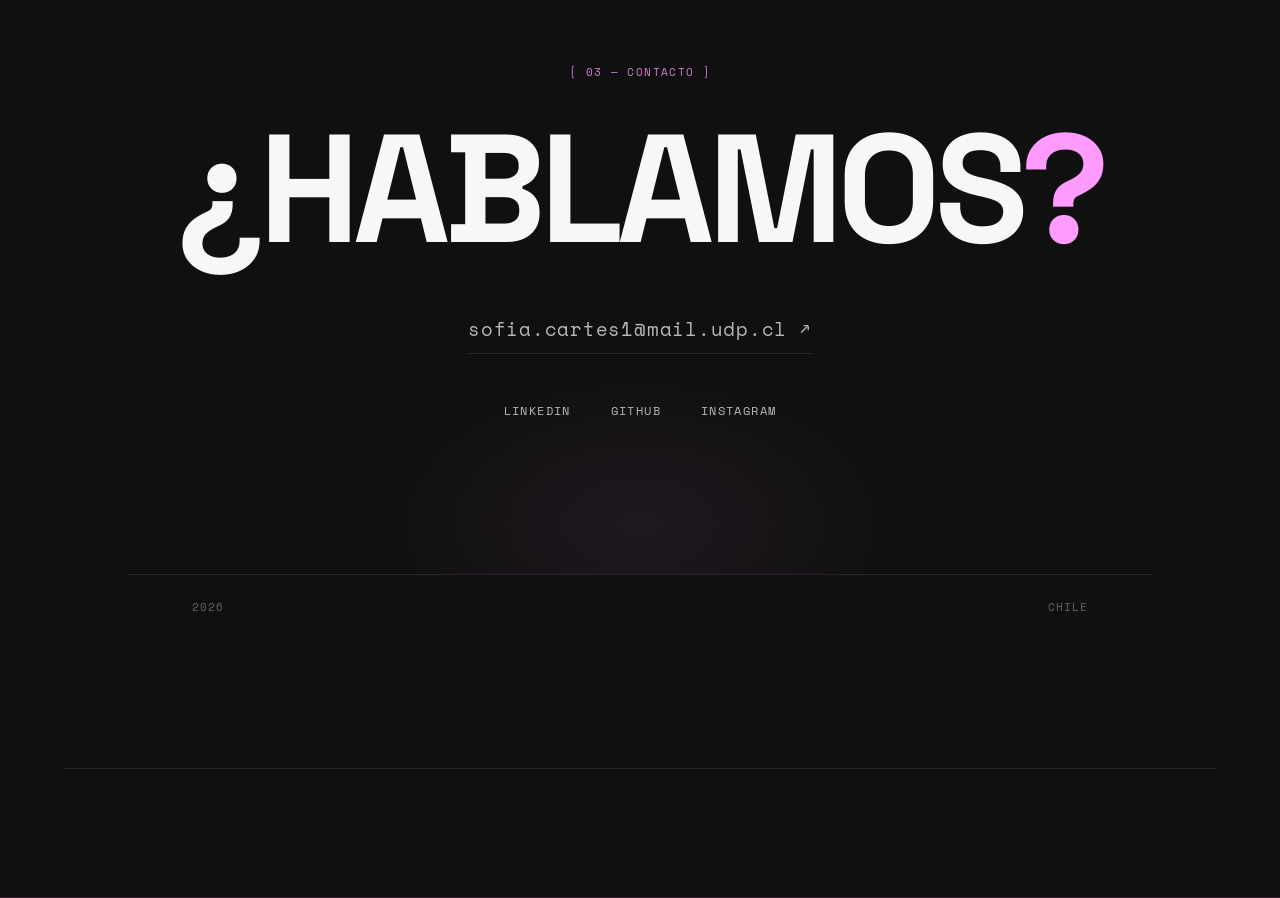
==== commit 887aa340: "Update index.html" ====
--- a/index.html
+++ b/index.html
@@ -48,7 +48,7 @@
         <div class="project-row__num">01</div>
         <div class="project-row__info">
           <h2 class="project-row__title">AND-Y</h2>
-          <p class="project-row__desc">Identidad visual para startup tech. Sistema de diseño completo.</p>
+          <p class="project-row__desc">AND-Y es un pequeño robot de 11 cm, programado con Arduino R4 minima, que invita al público a reflexionar de manera lúdica y humoorística sobre nuestra relación con las máquinas..</p>
         </div>
         <div class="project-row__tags">
           <span>Branding</span>
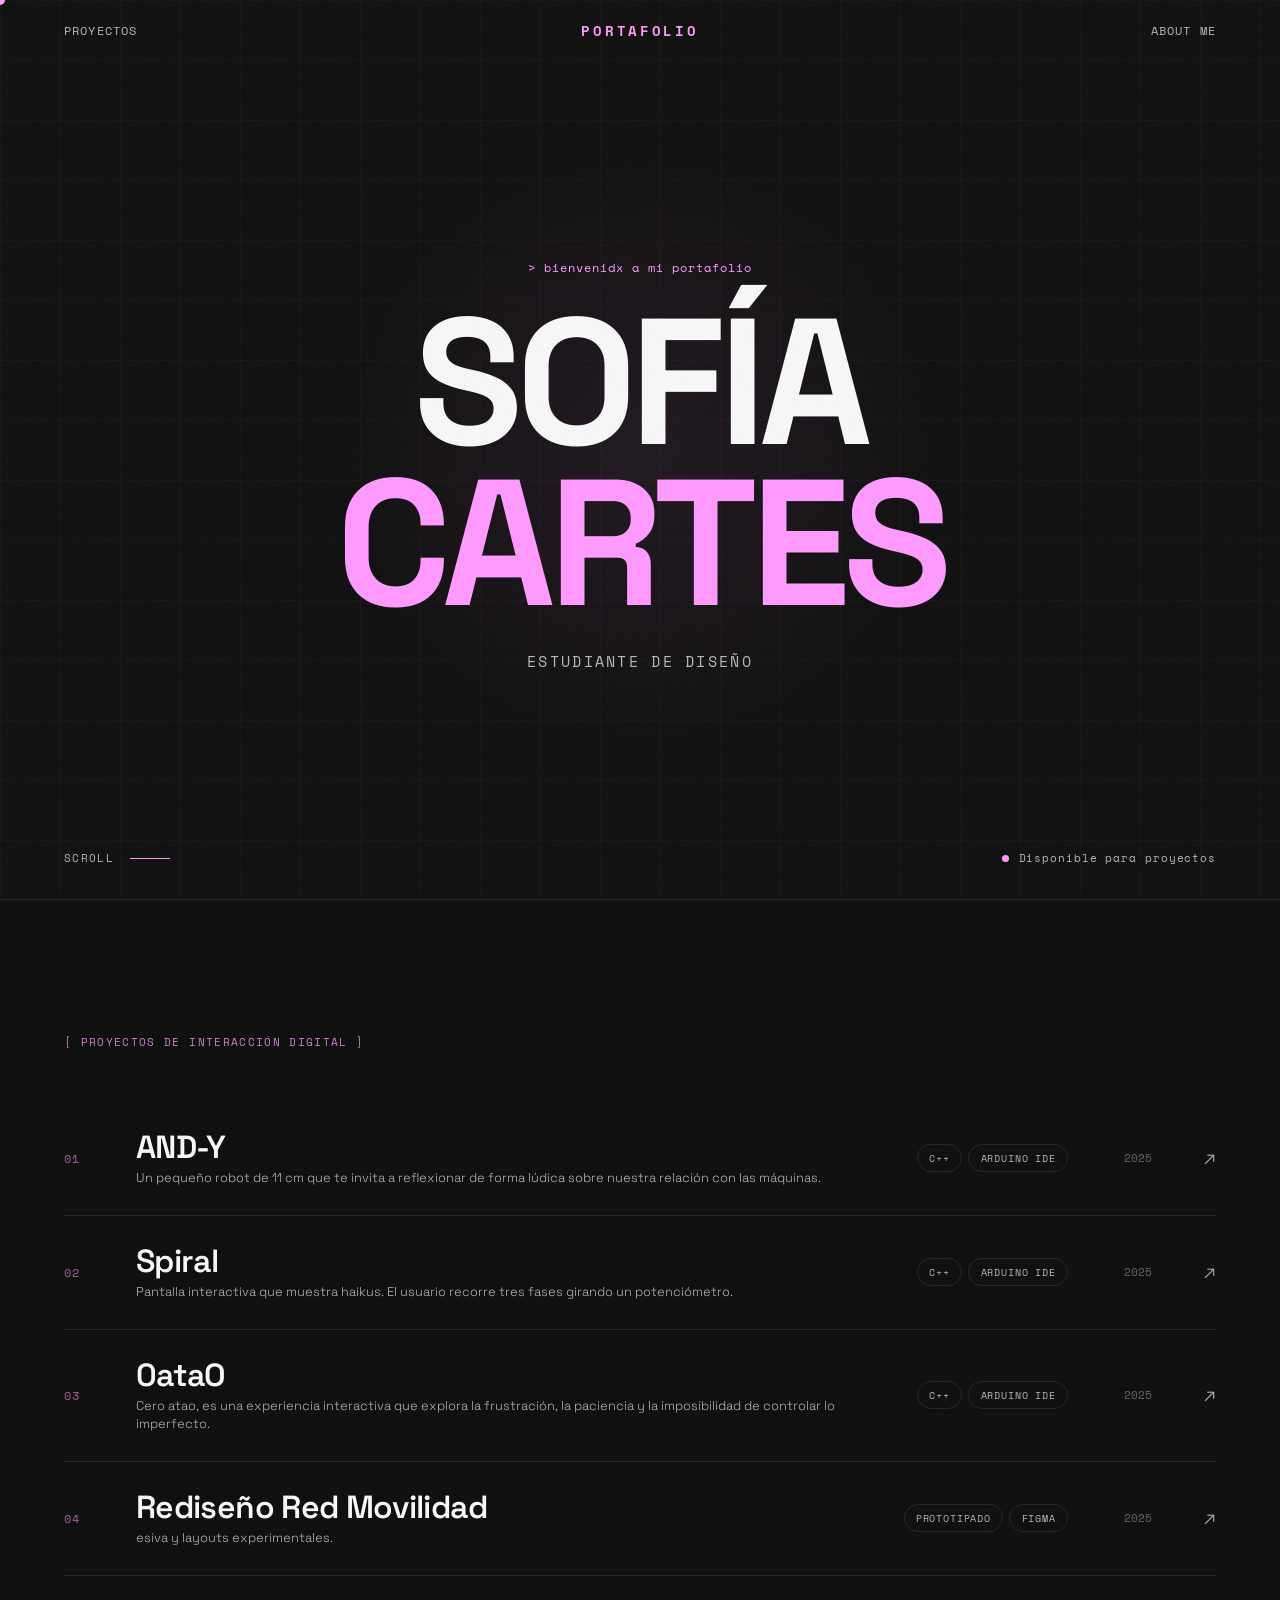
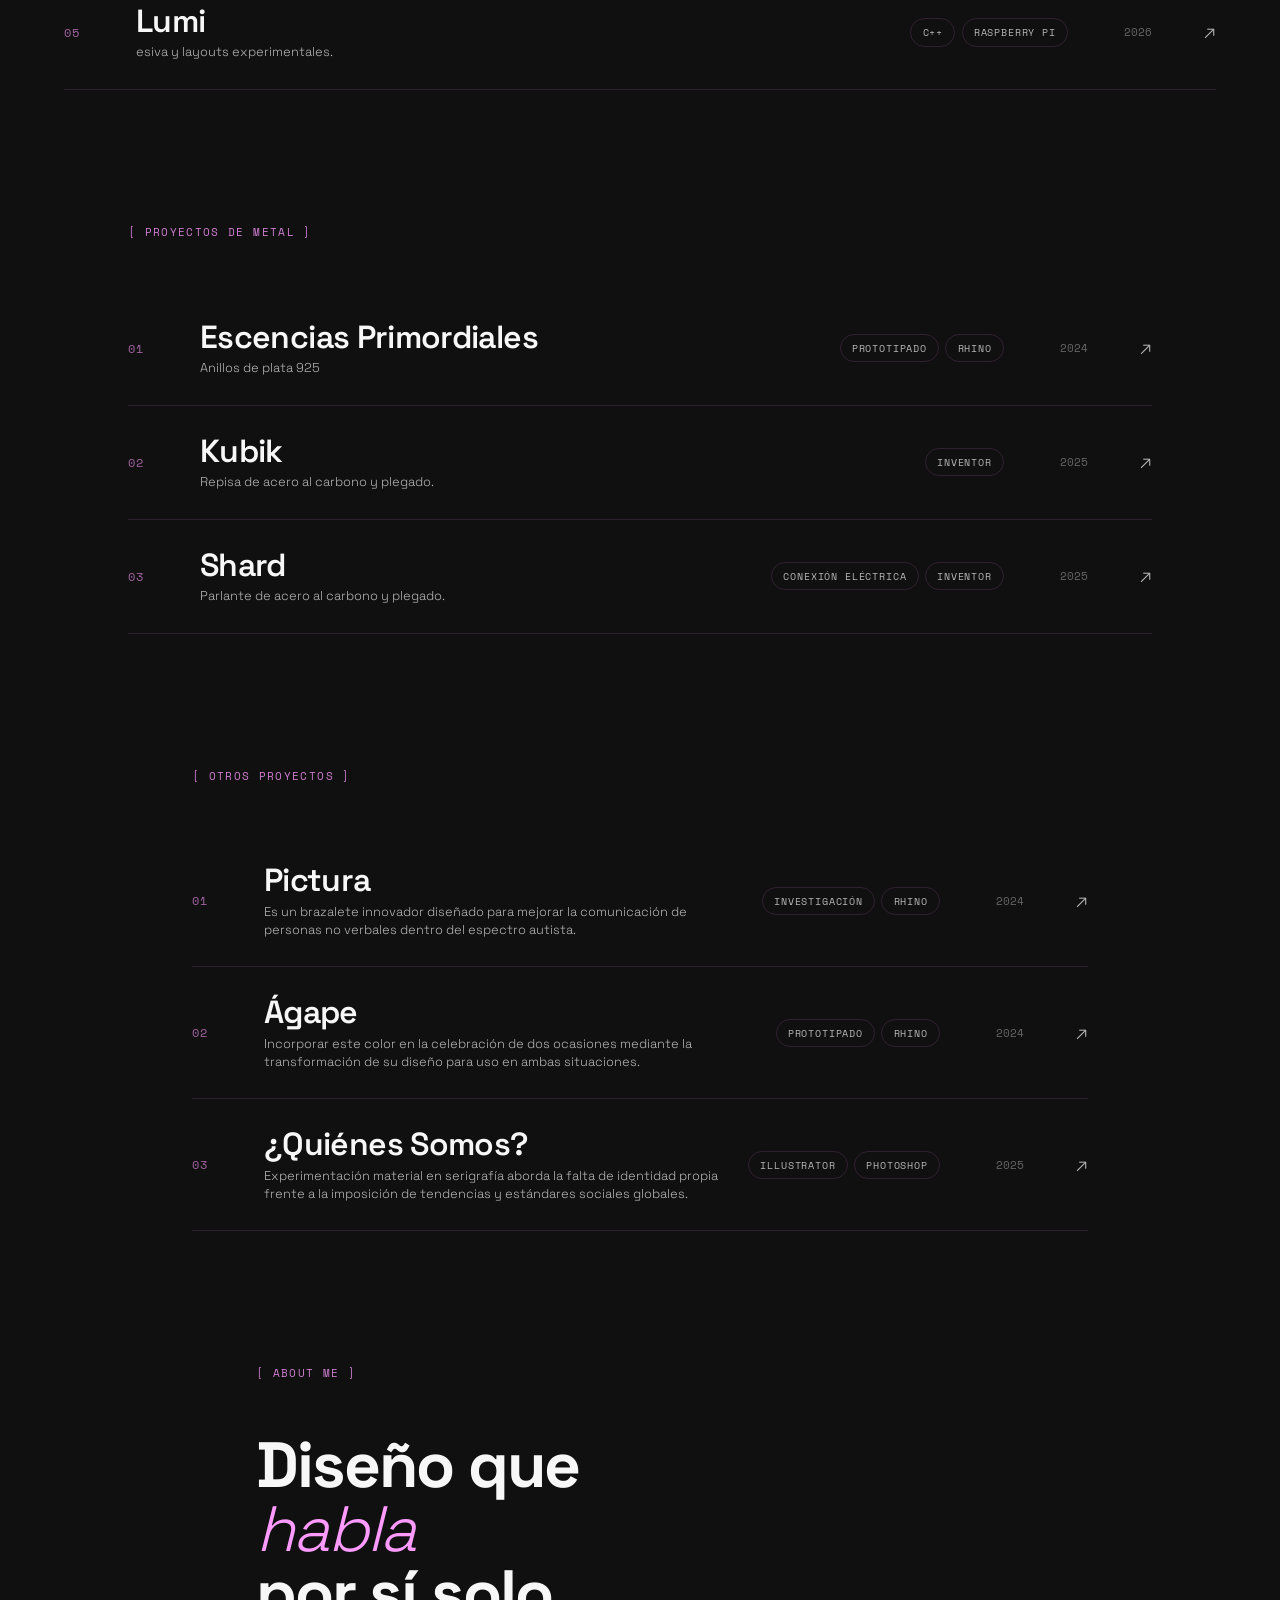
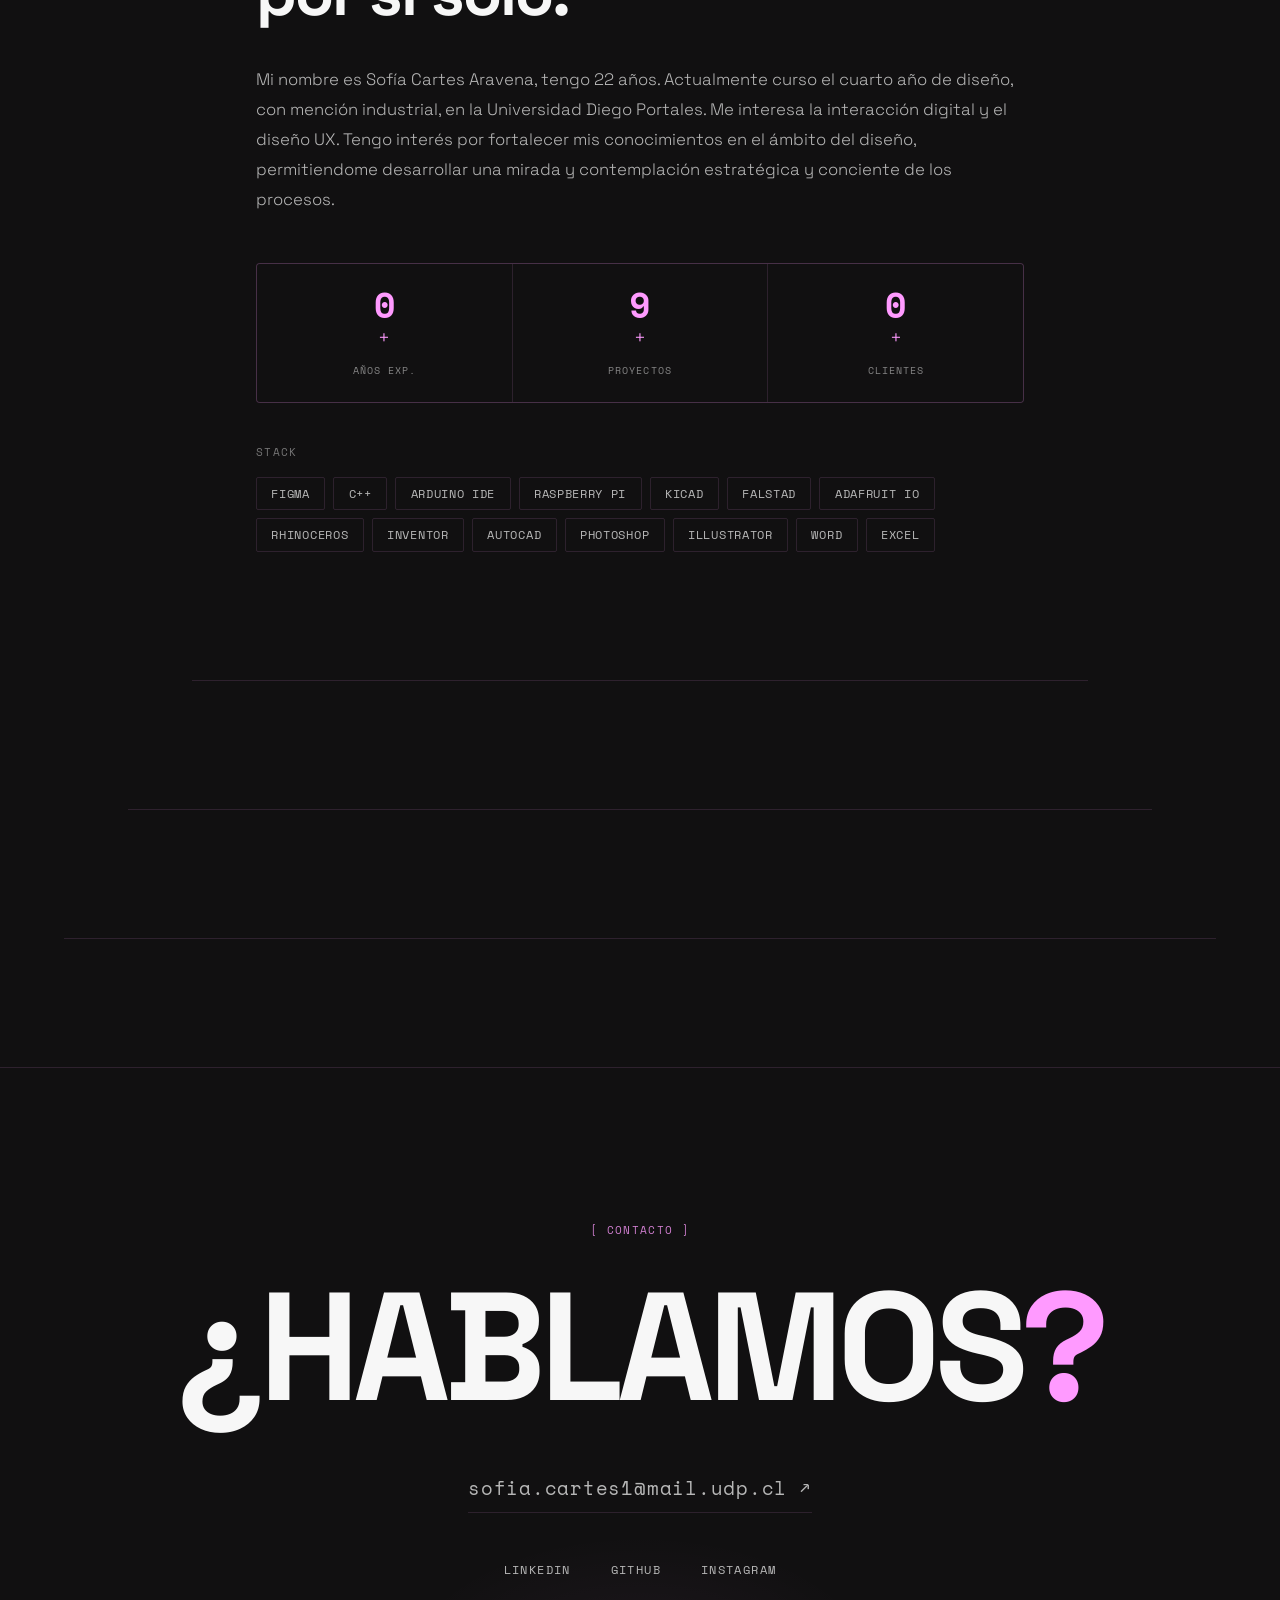
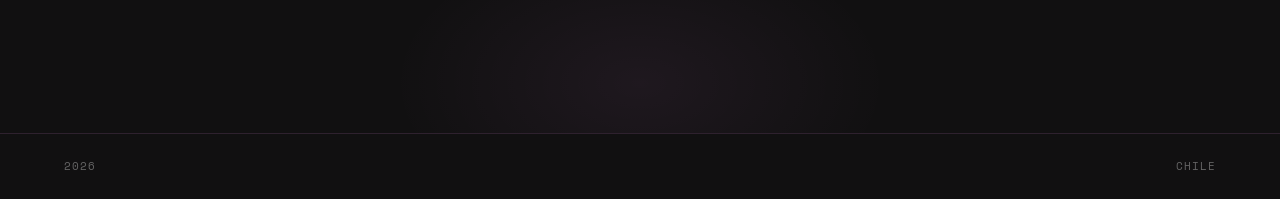
==== commit c51ee9b8: "Update index.html" ====
--- a/index.html
+++ b/index.html
@@ -17,7 +17,7 @@
   <nav class="nav">
     <a href="#work" class="nav__link">Proyectos</a>
     <a href="#" class="nav__logo">PORTAFOLIO</a>
-    <a href="#about" class="nav__link">About</a>
+    <a href="#about" class="nav__link">About Me</a>
   </nav>
 
   <!-- HERO -->
@@ -39,7 +39,7 @@
   <!-- WORK -->
   <section class="work" id="work">
     <div class="work__header">
-      <span class="section-label">[ 01 — Proyectos de interacción digital ]</span>
+      <span class="section-label">[ Proyectos de interacción digital ]</span>
     </div>
 
     <div class="work__list">
@@ -48,11 +48,11 @@
         <div class="project-row__num">01</div>
         <div class="project-row__info">
           <h2 class="project-row__title">AND-Y</h2>
-          <p class="project-row__desc">AND-Y es un pequeño robot de 11 cm, programado con Arduino R4 minima, que invita al público a reflexionar de manera lúdica y humoorística sobre nuestra relación con las máquinas..</p>
-        </div>
-        <div class="project-row__tags">
-          <span>Branding</span>
-          <span>Motion</span>
+          <p class="project-row__desc"> Un pequeño robot de 11 cm que te invita a reflexionar de forma lúdica sobre nuestra relación con las máquinas.</p>
+        </div>
+        <div class="project-row__tags">
+          <span>C++</span>
+          <span>Arduino IDE</span>
         </div>
         <div class="project-row__year">2025</div>
         <div class="project-row__arrow">↗</div>
@@ -62,11 +62,11 @@
         <div class="project-row__num">02</div>
         <div class="project-row__info">
           <h2 class="project-row__title">Spiral</h2>
-          <p class="project-row__desc">Rediseño de plataforma de comercio electrónico. +40% conversión.</p>
-        </div>
-        <div class="project-row__tags">
-          <span>UI/UX</span>
-          <span>Research</span>
+          <p class="project-row__desc">Pantalla interactiva que muestra haikus. El usuario recorre tres fases girando un potenciómetro.</p>
+        </div>
+        <div class="project-row__tags">
+          <span>C++</span>
+          <span>Arduino IDE</span>
         </div>
         <div class="project-row__year">2025</div>
         <div class="project-row__arrow">↗</div>
@@ -76,45 +76,62 @@
         <div class="project-row__num">03</div>
         <div class="project-row__info">
           <h2 class="project-row__title">0ataO</h2>
-          <p class="project-row__desc">Dashboard con visualización de datos en tiempo real. React + D3.</p>
-        </div>
-        <div class="project-row__tags">
-          <span>Dev</span>
-          <span>Data Viz</span>
-        </div>
-        <div class="project-row__year">2024</div>
-        <div class="project-row__arrow">↗</div>
-      </a>
-
-      <a href="#" class="project-row">
+          <p class="project-row__desc">Cero atao, es una experiencia
+interactiva que explora la frustración, la paciencia y la imposibilidad de controlar lo imperfecto.</p>
+        </div>
+        <div class="project-row__tags">
+          <span>C++</span>
+          <span>Arduino IDE
+          </span>
+        </div>
+        <div class="project-row__year">2025</div>
+        <div class="project-row__arrow">↗</div>
+      </a>
+
+            <a href="#" class="project-row">
         <div class="project-row__num">04</div>
         <div class="project-row__info">
+          <h2 class="project-row__title">Rediseño Red Movilidad
+          </h2>
+          <p class="project-row__desc">esiva y layouts experimentales.</p>
+        </div>
+        <div class="project-row__tags">
+          <span>Prototipado</span>
+          <span>Figma</span>
+        </div>
+        <div class="project-row__year">2025</div>
+        <div class="project-row__arrow">↗</div>
+      </a>
+
+            <a href="#" class="project-row">
+        <div class="project-row__num">05</div>
+        <div class="project-row__info">
           <h2 class="project-row__title">Lumi</h2>
-          <p class="project-row__desc">Revista digital con tipografía expresiva y layouts experimentales.</p>
-        </div>
-        <div class="project-row__tags">
-          <span>Editorial</span>
-          <span>CSS</span>
-        </div>
-        <div class="project-row__year">2024</div>
+          <p class="project-row__desc">esiva y layouts experimentales.</p>
+        </div>
+        <div class="project-row__tags">
+          <span>C++</span>
+          <span>Raspberry Pi</span>
+        </div>
+        <div class="project-row__year">2026</div>
         <div class="project-row__arrow">↗</div>
       </a>
 
 <!-- WORK -->
   <section class="work" id="work">
     <div class="work__header">
-      <span class="section-label">[ 01 — Proyectos de metal ]</span>
+      <span class="section-label">[ Proyectos de metal ]</span>
     </div>
 
       <a href="#" class="project-row">
         <div class="project-row__num">01</div>
         <div class="project-row__info">
           <h2 class="project-row__title">Escencias Primordiales</h2>
-          <p class="project-row__desc">Revista digital con tipografía expresiva y layouts experimentales.</p>
-        </div>
-        <div class="project-row__tags">
-          <span>Editorial</span>
-          <span>CSS</span>
+          <p class="project-row__desc">Anillos de plata 925</p>
+        </div>
+        <div class="project-row__tags">
+          <span>Prototipado</span>
+          <span>Rhino</span>
         </div>
         <div class="project-row__year">2024</div>
         <div class="project-row__arrow">↗</div>
@@ -123,42 +140,84 @@
         <div class="project-row__num">02</div>
         <div class="project-row__info">
           <h2 class="project-row__title">Kubik</h2>
-          <p class="project-row__desc">Revista digital con tipografía expresiva y layouts experimentales.</p>
-        </div>
-        <div class="project-row__tags">
-          <span>Editorial</span>
-          <span>CSS</span>
+          <p class="project-row__desc">Repisa de acero al carbono y plegado.</p>
+        </div>
+        <div class="project-row__tags">
+          <span>Inventor</span>
+        </div>
+        <div class="project-row__year">2025</div>
+        <div class="project-row__arrow">↗</div>
+      </a>
+            <a href="#" class="project-row">
+        <div class="project-row__num">03</div>
+        <div class="project-row__info">
+          <h2 class="project-row__title">Shard</h2>
+          <p class="project-row__desc">Parlante de acero al carbono y plegado.</p>
+        </div>
+        <div class="project-row__tags">
+          <span>Conexión eléctrica</span>
+          <span>Inventor</span>
+        </div>
+        <div class="project-row__year">2025</div>
+        <div class="project-row__arrow">↗</div>
+      </a>
+<!-- WORK -->
+  <section class="work" id="work">
+    <div class="work__header">
+      <span class="section-label">[ Otros Proyectos ]</span>
+    </div>
+
+      <a href="#" class="project-row">
+        <div class="project-row__num">01</div>
+        <div class="project-row__info">
+          <h2 class="project-row__title">Pictura</h2>
+          <p class="project-row__desc">Es un brazalete innovador diseñado para mejorar la comunicación de personas no verbales dentro del espectro autista.</p>
+        </div>
+        <div class="project-row__tags">
+          <span>Investigación</span>
+          <span>Rhino</span>
         </div>
         <div class="project-row__year">2024</div>
         <div class="project-row__arrow">↗</div>
       </a>
-            <a href="#" class="project-row">
+
+        <a href="#" class="project-row">
+        <div class="project-row__num">02</div>
+        <div class="project-row__info">
+          <h2 class="project-row__title">Ágape</h2>
+          <p class="project-row__desc">Incorporar este color en la celebración de dos ocasiones mediante la transformación de su diseño para uso en ambas situaciones.</p>
+        </div>
+        <div class="project-row__tags">
+          <span>Prototipado</span>
+          <span>Rhino</span>
+        </div>
+        <div class="project-row__year">2024</div>
+        <div class="project-row__arrow">↗</div>
+      </a>
+
+     <a href="#" class="project-row">
         <div class="project-row__num">03</div>
         <div class="project-row__info">
-          <h2 class="project-row__title">Shard</h2>
-          <p class="project-row__desc">Revista digital con tipografía expresiva y layouts experimentales.</p>
-        </div>
-        <div class="project-row__tags">
-          <span>Editorial</span>
-          <span>CSS</span>
-        </div>
-        <div class="project-row__year">2024</div>
+          <h2 class="project-row__title">¿Quiénes Somos?</h2>
+          <p class="project-row__desc">Experimentación material en serigrafía aborda la falta de identidad propia frente a la imposición de tendencias y estándares sociales globales.</p>
+        </div>
+        <div class="project-row__tags">
+          <span>Illustrator</span>
+          <span>Photoshop</span>
+        </div>
+        <div class="project-row__year">2025</div>
         <div class="project-row__arrow">↗</div>
       </a>
 
   <!-- ABOUT -->
   <section class="about" id="about">
     <div class="about__header">
-      <span class="section-label">[ 02 — About ]</span>
+      <span class="section-label">[ About Me ]</span>
     </div>
     <div class="about__grid">
       <div class="about__left">
         <h2 class="about__title">Diseño que<br/><em>habla</em><br/>por sí solo.</h2>
-        <div class="about__photo">
-          <div class="about__photo-inner">
-            <span>Tu foto</span>
-          </div>
-          <div class="about__photo-border"></div>
+    
         </div>
       </div>
       <div class="about__right">
@@ -171,20 +230,23 @@
             <span class="stat__label">años exp.</span>
           </div>
           <div class="stat">
-            <span class="stat__num" data-target="24">0</span><span class="stat__plus">+</span>
+            <span class="stat__num" data-target="11">0</span><span class="stat__plus">+</span>
             <span class="stat__label">proyectos</span>
           </div>
           <div class="stat">
             <span class="stat__num" data-target="0">0</span><span class="stat__plus">+</span>
             <span class="stat__label">clientes</span>
           </div>
+          
         </div>
         <div class="about__stack">
           <p class="about__stack-label">Stack</p>
           <div class="about__stack-list">
             <span>Figma</span><span>C++</span><span>Arduino IDE</span>
-            <span>Raspberry Pi</span><span>KiCad/<span>Figma</span>
-            <span>Rhino</span>Inventor</span>
+           <span>Raspberry Pi</span><span>KiCad</span><span>Falstad</span>
+           <span>Adafruit IO</span><span>Rhinoceros</span><span>Inventor</span>
+           <span>AutoCAD</span><span>Photoshop</span><span>Illustrator</span>
+           <span>Word</span><span>Excel</span>
 
           </div>
         </div>
@@ -195,7 +257,7 @@
   <!-- CONTACT -->
   <section class="contact" id="contact">
     <div class="contact__inner">
-      <span class="section-label">[ 03 — Contacto ]</span>
+      <span class="section-label">[ Contacto ]</span>
       <h2 class="contact__title">
         ¿Hablamos<span class="accent">?</span>
       </h2>
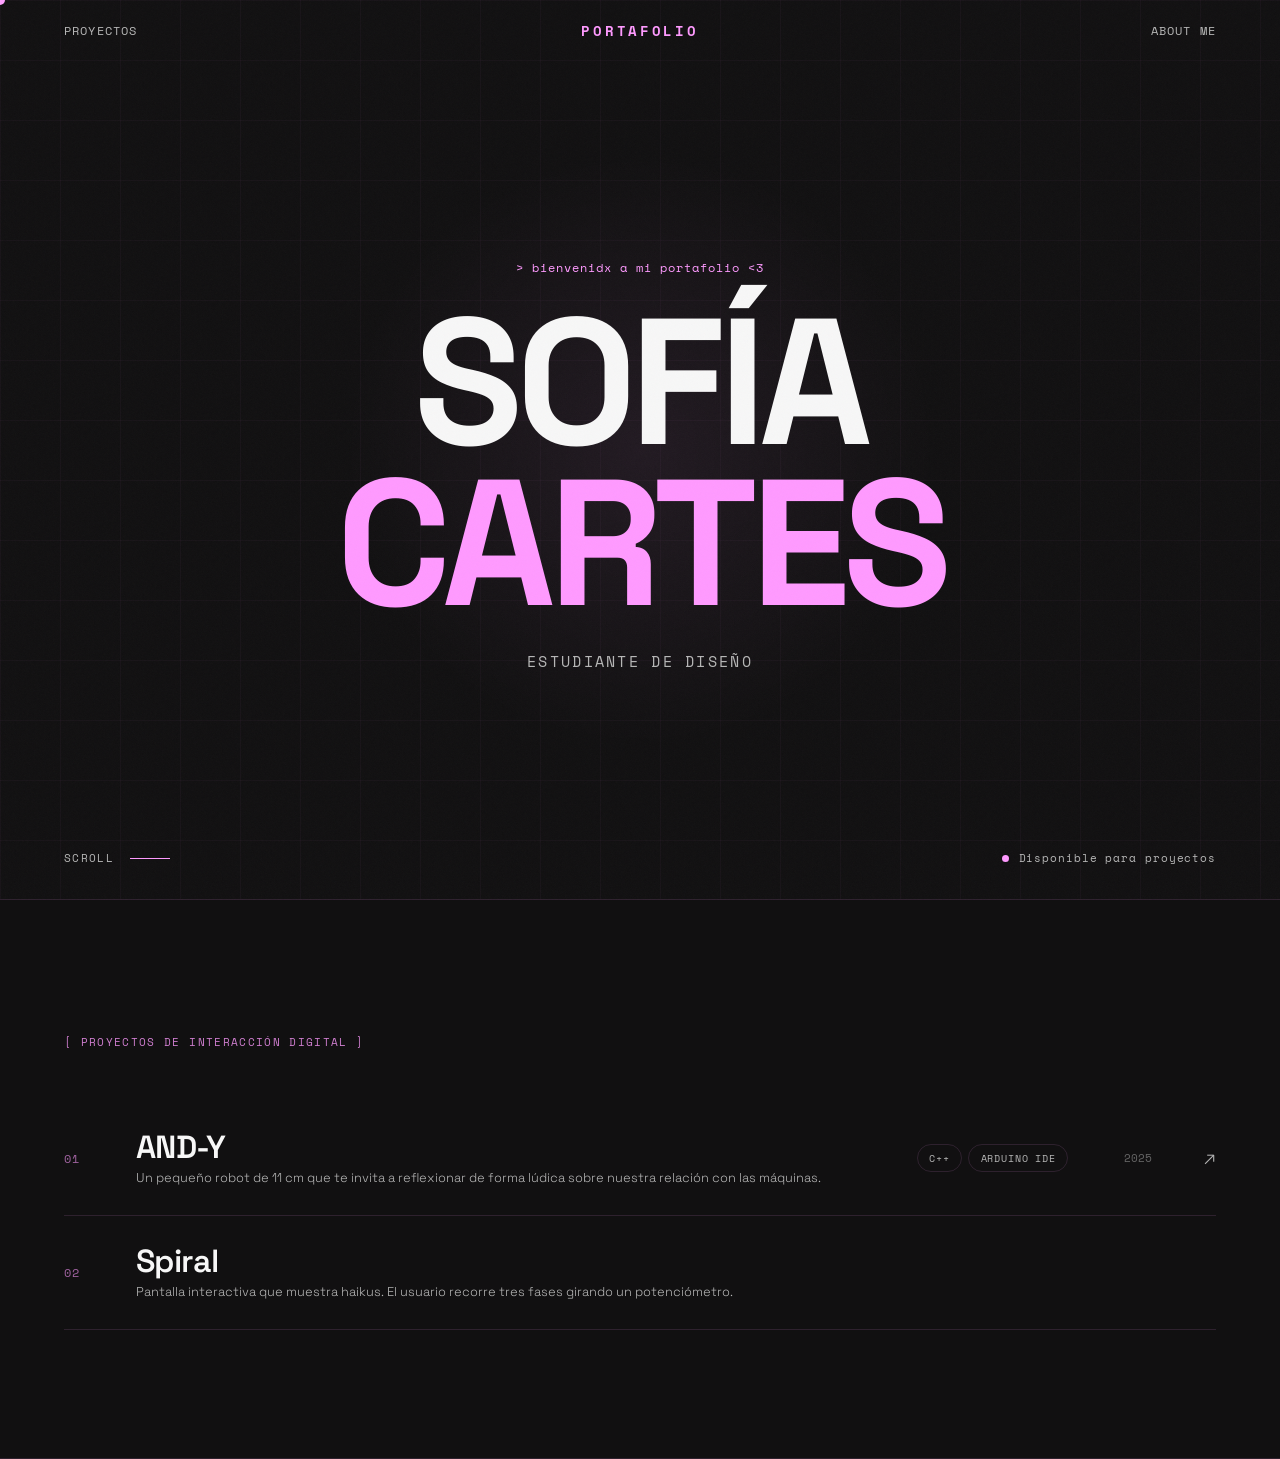
==== commit 69c211ea: "Update index.html" ====
--- a/index.html
+++ b/index.html
@@ -44,7 +44,7 @@
 
     <div class="work__list">
 
-      <a href="#" class="project-row">
+      <a href="proyecto.html?id=and-y" class="project-row">
         <div class="project-row__num">01</div>
         <div class="project-row__info">
           <h2 class="project-row__title">AND-Y</h2>
@@ -58,227 +58,10 @@
         <div class="project-row__arrow">↗</div>
       </a>
 
-      <a href="#" class="project-row">
+      <a href="proyecto.html?id=spiral" class="project-row">
         <div class="project-row__num">02</div>
         <div class="project-row__info">
           <h2 class="project-row__title">Spiral</h2>
           <p class="project-row__desc">Pantalla interactiva que muestra haikus. El usuario recorre tres fases girando un potenciómetro.</p>
         </div>
-        <div class="project-row__tags">
-          <span>C++</span>
-          <span>Arduino IDE</span>
-        </div>
-        <div class="project-row__year">2025</div>
-        <div class="project-row__arrow">↗</div>
-      </a>
-
-      <a href="#" class="project-row">
-        <div class="project-row__num">03</div>
-        <div class="project-row__info">
-          <h2 class="project-row__title">0ataO</h2>
-          <p class="project-row__desc">Cero atao, es una experiencia
-interactiva que explora la frustración, la paciencia y la imposibilidad de controlar lo imperfecto.</p>
-        </div>
-        <div class="project-row__tags">
-          <span>C++</span>
-          <span>Arduino IDE
-          </span>
-        </div>
-        <div class="project-row__year">2025</div>
-        <div class="project-row__arrow">↗</div>
-      </a>
-
-            <a href="#" class="project-row">
-        <div class="project-row__num">04</div>
-        <div class="project-row__info">
-          <h2 class="project-row__title">Rediseño Red Movilidad
-          </h2>
-          <p class="project-row__desc">esiva y layouts experimentales.</p>
-        </div>
-        <div class="project-row__tags">
-          <span>Prototipado</span>
-          <span>Figma</span>
-        </div>
-        <div class="project-row__year">2025</div>
-        <div class="project-row__arrow">↗</div>
-      </a>
-
-            <a href="#" class="project-row">
-        <div class="project-row__num">05</div>
-        <div class="project-row__info">
-          <h2 class="project-row__title">Lumi</h2>
-          <p class="project-row__desc">esiva y layouts experimentales.</p>
-        </div>
-        <div class="project-row__tags">
-          <span>C++</span>
-          <span>Raspberry Pi</span>
-        </div>
-        <div class="project-row__year">2026</div>
-        <div class="project-row__arrow">↗</div>
-      </a>
-
-<!-- WORK -->
-  <section class="work" id="work">
-    <div class="work__header">
-      <span class="section-label">[ Proyectos de metal ]</span>
-    </div>
-
-      <a href="#" class="project-row">
-        <div class="project-row__num">01</div>
-        <div class="project-row__info">
-          <h2 class="project-row__title">Escencias Primordiales</h2>
-          <p class="project-row__desc">Anillos de plata 925</p>
-        </div>
-        <div class="project-row__tags">
-          <span>Prototipado</span>
-          <span>Rhino</span>
-        </div>
-        <div class="project-row__year">2024</div>
-        <div class="project-row__arrow">↗</div>
-      </a>
-            <a href="#" class="project-row">
-        <div class="project-row__num">02</div>
-        <div class="project-row__info">
-          <h2 class="project-row__title">Kubik</h2>
-          <p class="project-row__desc">Repisa de acero al carbono y plegado.</p>
-        </div>
-        <div class="project-row__tags">
-          <span>Inventor</span>
-        </div>
-        <div class="project-row__year">2025</div>
-        <div class="project-row__arrow">↗</div>
-      </a>
-            <a href="#" class="project-row">
-        <div class="project-row__num">03</div>
-        <div class="project-row__info">
-          <h2 class="project-row__title">Shard</h2>
-          <p class="project-row__desc">Parlante de acero al carbono y plegado.</p>
-        </div>
-        <div class="project-row__tags">
-          <span>Conexión eléctrica</span>
-          <span>Inventor</span>
-        </div>
-        <div class="project-row__year">2025</div>
-        <div class="project-row__arrow">↗</div>
-      </a>
-<!-- WORK -->
-  <section class="work" id="work">
-    <div class="work__header">
-      <span class="section-label">[ Otros Proyectos ]</span>
-    </div>
-
-      <a href="#" class="project-row">
-        <div class="project-row__num">01</div>
-        <div class="project-row__info">
-          <h2 class="project-row__title">Pictura</h2>
-          <p class="project-row__desc">Es un brazalete innovador diseñado para mejorar la comunicación de personas no verbales dentro del espectro autista.</p>
-        </div>
-        <div class="project-row__tags">
-          <span>Investigación</span>
-          <span>Rhino</span>
-        </div>
-        <div class="project-row__year">2024</div>
-        <div class="project-row__arrow">↗</div>
-      </a>
-
-        <a href="#" class="project-row">
-        <div class="project-row__num">02</div>
-        <div class="project-row__info">
-          <h2 class="project-row__title">Ágape</h2>
-          <p class="project-row__desc">Incorporar este color en la celebración de dos ocasiones mediante la transformación de su diseño para uso en ambas situaciones.</p>
-        </div>
-        <div class="project-row__tags">
-          <span>Prototipado</span>
-          <span>Rhino</span>
-        </div>
-        <div class="project-row__year">2024</div>
-        <div class="project-row__arrow">↗</div>
-      </a>
-
-     <a href="#" class="project-row">
-        <div class="project-row__num">03</div>
-        <div class="project-row__info">
-          <h2 class="project-row__title">¿Quiénes Somos?</h2>
-          <p class="project-row__desc">Experimentación material en serigrafía aborda la falta de identidad propia frente a la imposición de tendencias y estándares sociales globales.</p>
-        </div>
-        <div class="project-row__tags">
-          <span>Illustrator</span>
-          <span>Photoshop</span>
-        </div>
-        <div class="project-row__year">2025</div>
-        <div class="project-row__arrow">↗</div>
-      </a>
-
-  <!-- ABOUT -->
-  <section class="about" id="about">
-    <div class="about__header">
-      <span class="section-label">[ About Me ]</span>
-    </div>
-    <div class="about__grid">
-      <div class="about__left">
-        <h2 class="about__title">Diseño que<br/><em>habla</em><br/>por sí solo.</h2>
-    
-        </div>
-      </div>
-      <div class="about__right">
-        <p class="about__bio">
-          Mi nombre es Sofía Cartes Aravena, tengo 22 años. Actualmente curso el cuarto año de diseño, con mención industrial, en la Universidad Diego Portales. Me interesa la interacción digital y el diseño UX.  Tengo interés por fortalecer mis conocimientos en el ámbito del diseño, permitiendome desarrollar una mirada y contemplación estratégica y conciente de los procesos.
-        </p>
-        <div class="about__stats">
-          <div class="stat">
-            <span class="stat__num" data-target="0">0</span><span class="stat__plus">+</span>
-            <span class="stat__label">años exp.</span>
-          </div>
-          <div class="stat">
-            <span class="stat__num" data-target="11">0</span><span class="stat__plus">+</span>
-            <span class="stat__label">proyectos</span>
-          </div>
-          <div class="stat">
-            <span class="stat__num" data-target="0">0</span><span class="stat__plus">+</span>
-            <span class="stat__label">clientes</span>
-          </div>
-          
-        </div>
-        <div class="about__stack">
-          <p class="about__stack-label">Stack</p>
-          <div class="about__stack-list">
-            <span>Figma</span><span>C++</span><span>Arduino IDE</span>
-           <span>Raspberry Pi</span><span>KiCad</span><span>Falstad</span>
-           <span>Adafruit IO</span><span>Rhinoceros</span><span>Inventor</span>
-           <span>AutoCAD</span><span>Photoshop</span><span>Illustrator</span>
-           <span>Word</span><span>Excel</span>
-
-          </div>
-        </div>
-      </div>
-    </div>
-  </section>
-
-  <!-- CONTACT -->
-  <section class="contact" id="contact">
-    <div class="contact__inner">
-      <span class="section-label">[ Contacto ]</span>
-      <h2 class="contact__title">
-        ¿Hablamos<span class="accent">?</span>
-      </h2>
-      <a href="mailto:tuemail@email.com" class="contact__email">
-        sofia.cartes1@mail.udp.cl
-        <span>↗</span>
-      </a>
-      <div class="contact__socials">
-        <a href="#">LinkedIn</a>
-        <a href="#">GitHub</a>
-        <a href="#">Instagram</a>
-      </div>
-    </div>
-  </section>
-
-  <!-- FOOTER -->
-  <footer class="footer">
-    <span class="footer__mono">2026</span>
-    <span class="footer__mono">Chile</span>
-  </footer>
-
-  <script src="script.js"></script>
-</body>
-</html>
+        <div
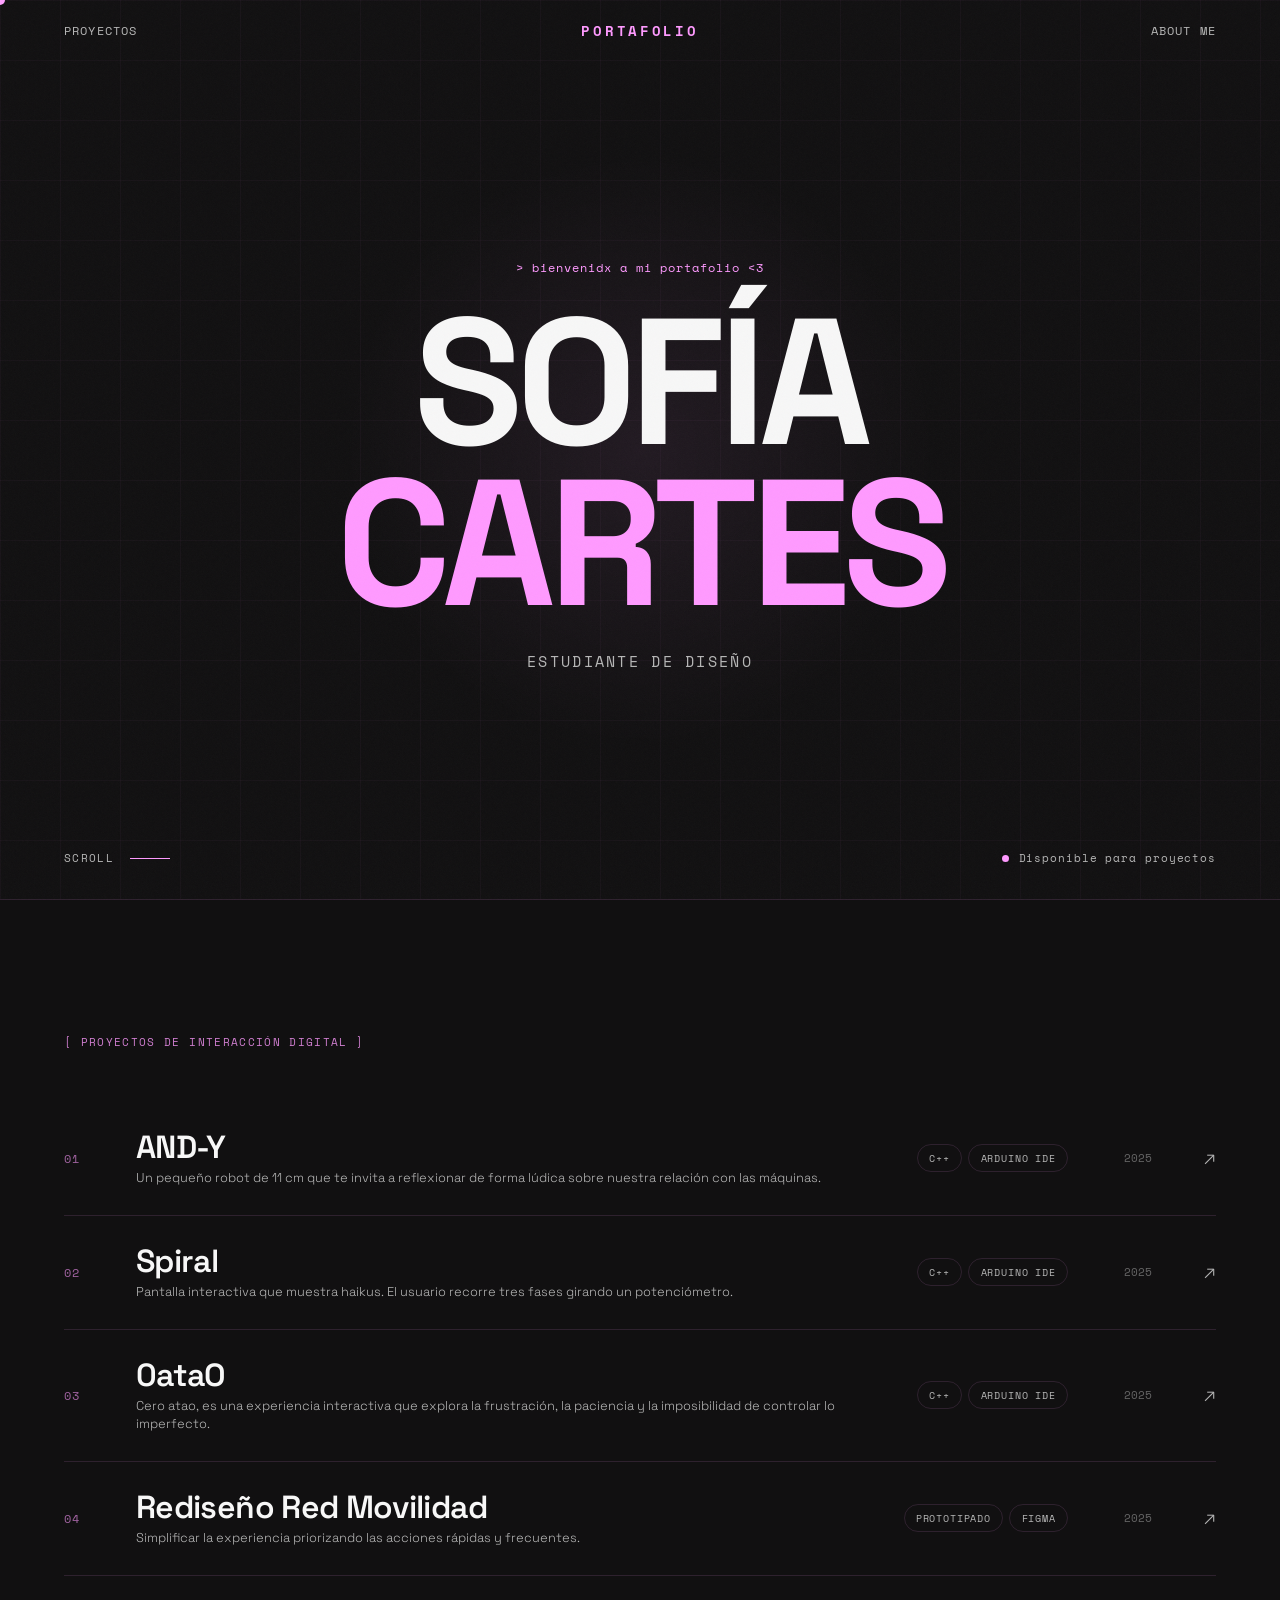
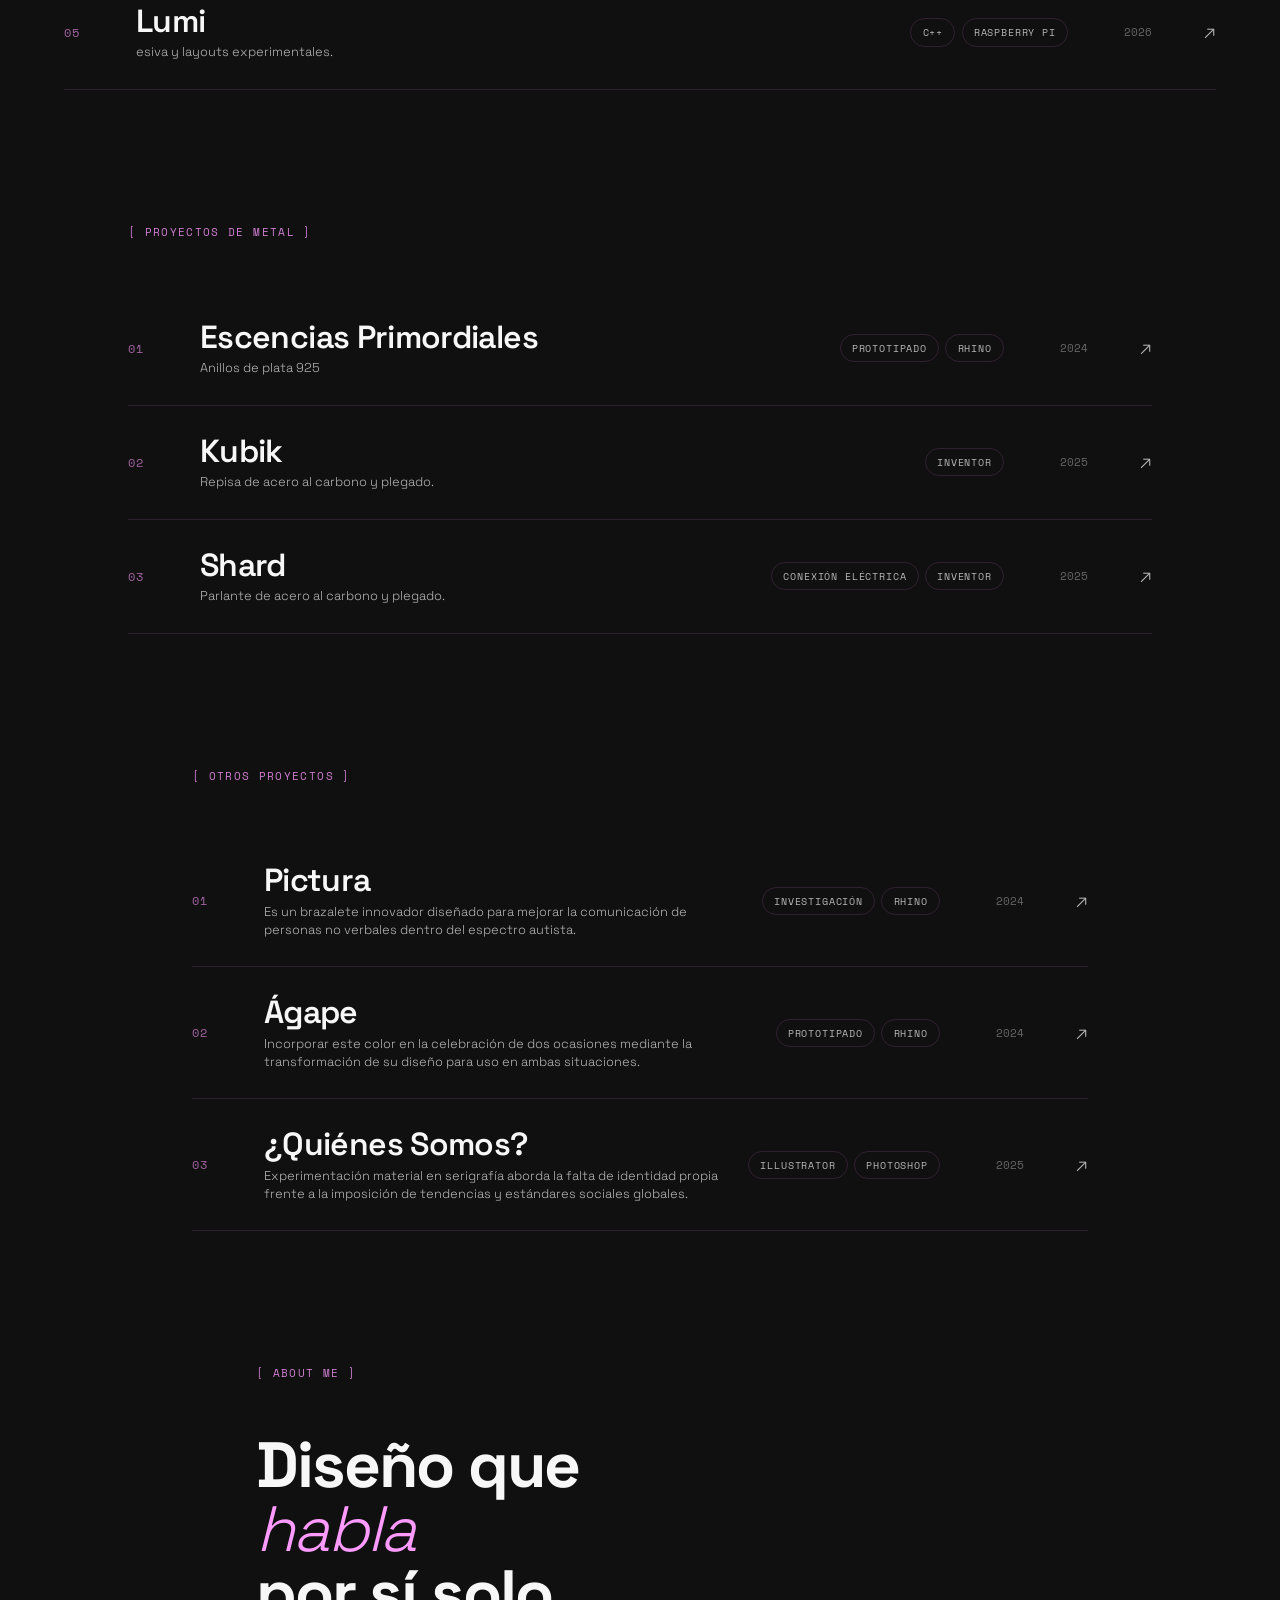
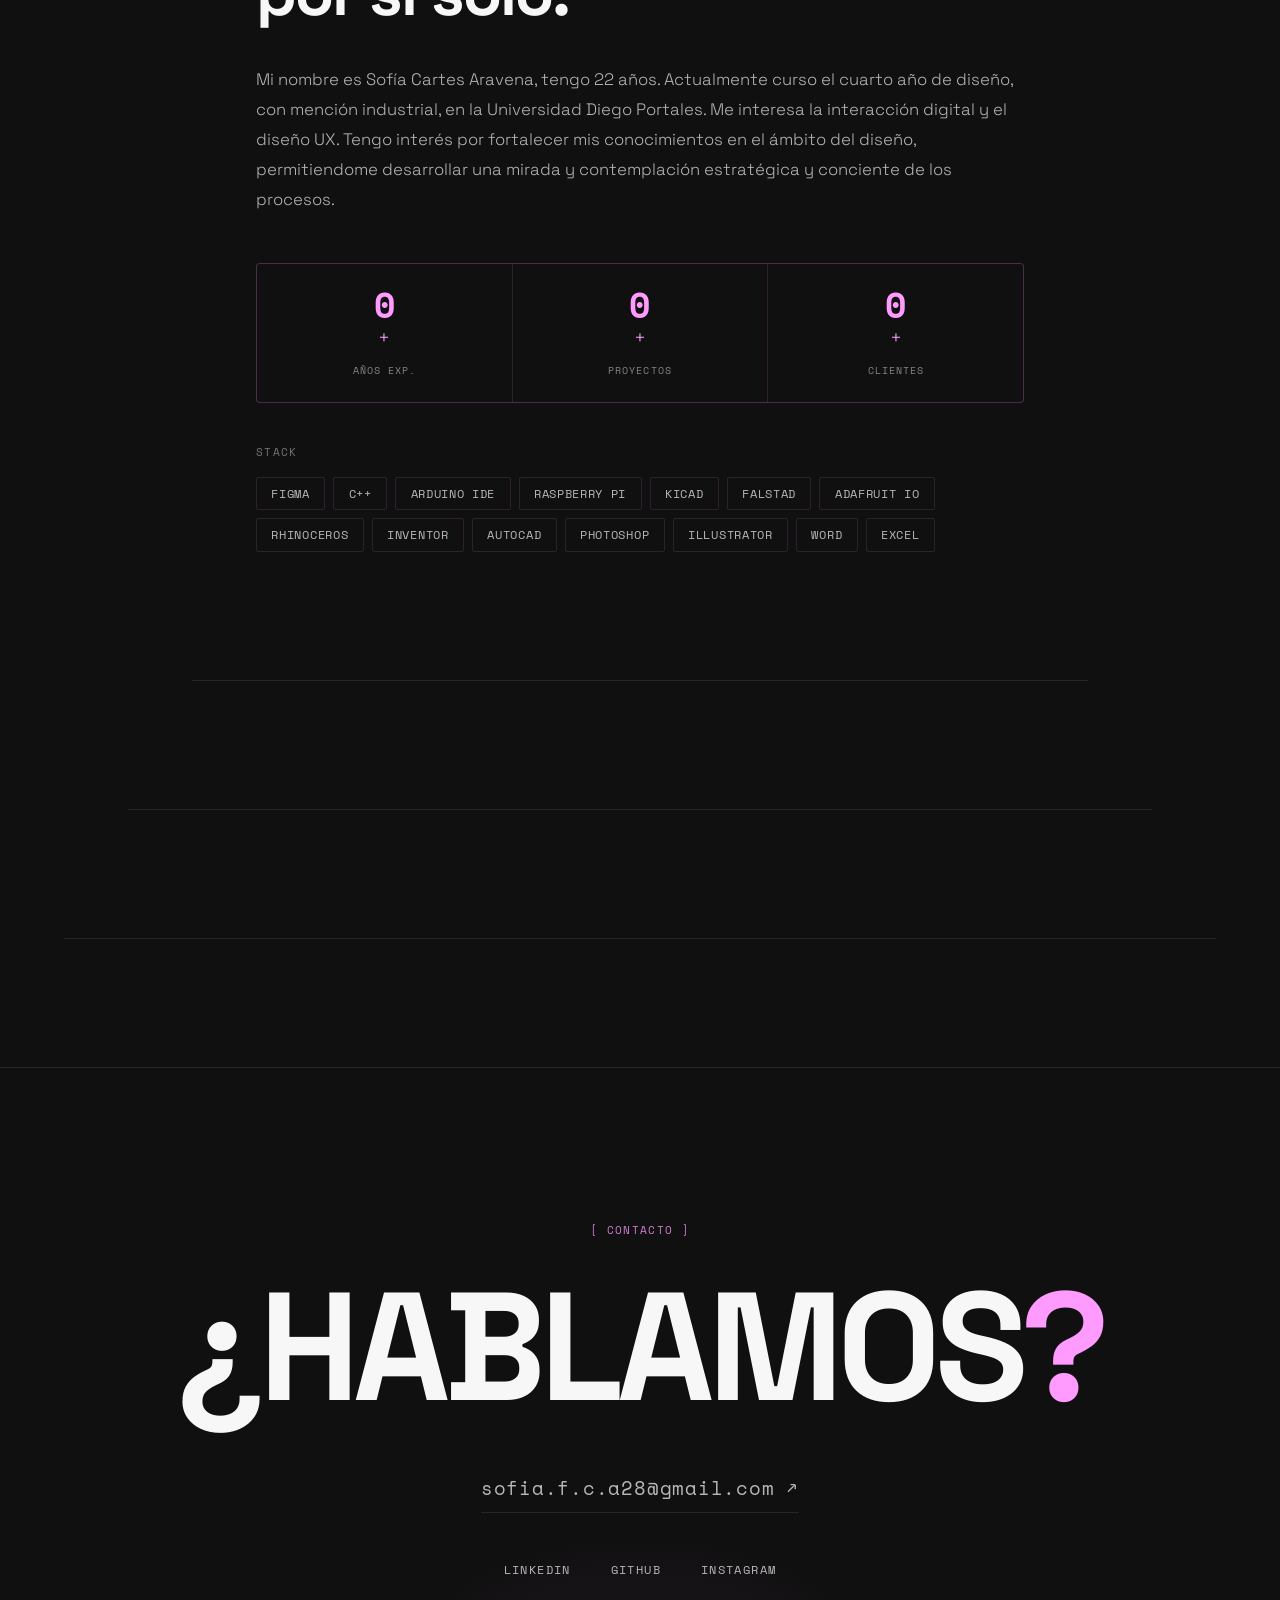
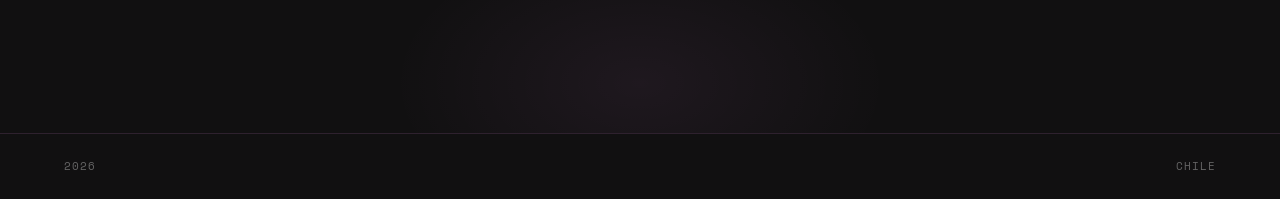
==== commit 5e6621f6: "Create index.html" ====
--- a/index.html
+++ b/index.html
@@ -64,4 +64,221 @@
           <h2 class="project-row__title">Spiral</h2>
           <p class="project-row__desc">Pantalla interactiva que muestra haikus. El usuario recorre tres fases girando un potenciómetro.</p>
         </div>
-        <div
+        <div class="project-row__tags">
+          <span>C++</span>
+          <span>Arduino IDE</span>
+        </div>
+        <div class="project-row__year">2025</div>
+        <div class="project-row__arrow">↗</div>
+      </a>
+
+      <a href="proyecto.html?id=0atao" class="project-row">
+        <div class="project-row__num">03</div>
+        <div class="project-row__info">
+          <h2 class="project-row__title">0ataO</h2>
+          <p class="project-row__desc">Cero atao, es una experiencia
+interactiva que explora la frustración, la paciencia y la imposibilidad de controlar lo imperfecto.</p>
+        </div>
+        <div class="project-row__tags">
+          <span>C++</span>
+          <span>Arduino IDE
+          </span>
+        </div>
+        <div class="project-row__year">2025</div>
+        <div class="project-row__arrow">↗</div>
+      </a>
+
+            <a href="proyecto.html?id=red-movilidad" class="project-row">
+        <div class="project-row__num">04</div>
+        <div class="project-row__info">
+          <h2 class="project-row__title">Rediseño Red Movilidad
+          </h2>
+          <p class="project-row__desc">Simplificar la experiencia priorizando las acciones rápidas y frecuentes.</p>
+        </div>
+        <div class="project-row__tags">
+          <span>Prototipado</span>
+          <span>Figma</span>
+        </div>
+        <div class="project-row__year">2025</div>
+        <div class="project-row__arrow">↗</div>
+      </a>
+
+            <a href="#" class="project-row">
+        <div class="project-row__num">05</div>
+        <div class="project-row__info">
+          <h2 class="project-row__title">Lumi</h2>
+          <p class="project-row__desc">esiva y layouts experimentales.</p>
+        </div>
+        <div class="project-row__tags">
+          <span>C++</span>
+          <span>Raspberry Pi</span>
+        </div>
+        <div class="project-row__year">2026</div>
+        <div class="project-row__arrow">↗</div>
+      </a>
+
+<!-- WORK -->
+  <section class="work" id="work">
+    <div class="work__header">
+      <span class="section-label">[ Proyectos de metal ]</span>
+    </div>
+
+      <a href="proyecto.html?id=escencias-primordiales" class="project-row">
+        <div class="project-row__num">01</div>
+        <div class="project-row__info">
+          <h2 class="project-row__title">Escencias Primordiales</h2>
+          <p class="project-row__desc">Anillos de plata 925</p>
+        </div>
+        <div class="project-row__tags">
+          <span>Prototipado</span>
+          <span>Rhino</span>
+        </div>
+        <div class="project-row__year">2024</div>
+        <div class="project-row__arrow">↗</div>
+      </a>
+            <a href="proyecto.html?id=kubik" class="project-row">
+        <div class="project-row__num">02</div>
+        <div class="project-row__info">
+          <h2 class="project-row__title">Kubik</h2>
+          <p class="project-row__desc">Repisa de acero al carbono y plegado.</p>
+        </div>
+        <div class="project-row__tags">
+          <span>Inventor</span>
+        </div>
+        <div class="project-row__year">2025</div>
+        <div class="project-row__arrow">↗</div>
+      </a>
+            <a href="proyecto.html?id=shard" class="project-row">
+        <div class="project-row__num">03</div>
+        <div class="project-row__info">
+          <h2 class="project-row__title">Shard</h2>
+          <p class="project-row__desc">Parlante de acero al carbono y plegado.</p>
+        </div>
+        <div class="project-row__tags">
+          <span>Conexión eléctrica</span>
+          <span>Inventor</span>
+        </div>
+        <div class="project-row__year">2025</div>
+        <div class="project-row__arrow">↗</div>
+      </a>
+<!-- WORK -->
+  <section class="work" id="work">
+    <div class="work__header">
+      <span class="section-label">[ Otros Proyectos ]</span>
+    </div>
+
+      <a href="proyecto.html?id=pictura" class="project-row">
+        <div class="project-row__num">01</div>
+        <div class="project-row__info">
+          <h2 class="project-row__title">Pictura</h2>
+          <p class="project-row__desc">Es un brazalete innovador diseñado para mejorar la comunicación de personas no verbales dentro del espectro autista.</p>
+        </div>
+        <div class="project-row__tags">
+          <span>Investigación</span>
+          <span>Rhino</span>
+        </div>
+        <div class="project-row__year">2024</div>
+        <div class="project-row__arrow">↗</div>
+      </a>
+
+        <a href="proyecto.html?id=agape" class="project-row">
+        <div class="project-row__num">02</div>
+        <div class="project-row__info">
+          <h2 class="project-row__title">Ágape</h2>
+          <p class="project-row__desc">Incorporar este color en la celebración de dos ocasiones mediante la transformación de su diseño para uso en ambas situaciones.</p>
+        </div>
+        <div class="project-row__tags">
+          <span>Prototipado</span>
+          <span>Rhino</span>
+        </div>
+        <div class="project-row__year">2024</div>
+        <div class="project-row__arrow">↗</div>
+      </a>
+
+     <a href="proyecto.html?id=quienes-somos" class="project-row">
+        <div class="project-row__num">03</div>
+        <div class="project-row__info">
+          <h2 class="project-row__title">¿Quiénes Somos?</h2>
+          <p class="project-row__desc">Experimentación material en serigrafía aborda la falta de identidad propia frente a la imposición de tendencias y estándares sociales globales.</p>
+        </div>
+        <div class="project-row__tags">
+          <span>Illustrator</span>
+          <span>Photoshop</span>
+        </div>
+        <div class="project-row__year">2025</div>
+        <div class="project-row__arrow">↗</div>
+      </a>
+
+  <!-- ABOUT -->
+  <section class="about" id="about">
+    <div class="about__header">
+      <span class="section-label">[ About Me ]</span>
+    </div>
+    <div class="about__grid">
+      <div class="about__left">
+        <h2 class="about__title">Diseño que<br/><em>habla</em><br/>por sí solo.</h2>
+    
+        </div>
+      </div>
+      <div class="about__right">
+        <p class="about__bio">
+          Mi nombre es Sofía Cartes Aravena, tengo 22 años. Actualmente curso el cuarto año de diseño, con mención industrial, en la Universidad Diego Portales. Me interesa la interacción digital y el diseño UX.  Tengo interés por fortalecer mis conocimientos en el ámbito del diseño, permitiendome desarrollar una mirada y contemplación estratégica y conciente de los procesos.
+        </p>
+        <div class="about__stats">
+          <div class="stat">
+            <span class="stat__num" data-target="0">0</span><span class="stat__plus">+</span>
+            <span class="stat__label">años exp.</span>
+          </div>
+          <div class="stat">
+            <span class="stat__num" data-target="11">0</span><span class="stat__plus">+</span>
+            <span class="stat__label">proyectos</span>
+          </div>
+          <div class="stat">
+            <span class="stat__num" data-target="0">0</span><span class="stat__plus">+</span>
+            <span class="stat__label">clientes</span>
+          </div>
+          
+        </div>
+        <div class="about__stack">
+          <p class="about__stack-label">Stack</p>
+          <div class="about__stack-list">
+            <span>Figma</span><span>C++</span><span>Arduino IDE</span>
+           <span>Raspberry Pi</span><span>KiCad</span><span>Falstad</span>
+           <span>Adafruit IO</span><span>Rhinoceros</span><span>Inventor</span>
+           <span>AutoCAD</span><span>Photoshop</span><span>Illustrator</span>
+           <span>Word</span><span>Excel</span>
+
+          </div>
+        </div>
+      </div>
+    </div>
+  </section>
+
+  <!-- CONTACT -->
+  <section class="contact" id="contact">
+    <div class="contact__inner">
+      <span class="section-label">[ Contacto ]</span>
+      <h2 class="contact__title">
+        ¿Hablamos<span class="accent">?</span>
+      </h2>
+      <a href="mailto:sofia.f.c.a28@gmail.com" class="contact__email">
+        sofia.f.c.a28@gmail.com
+        <span>↗</span>
+      </a>
+      <div class="contact__socials">
+        <a href="#" data-todo="pega aquí tu URL real de LinkedIn">LinkedIn</a>
+        <a href="https://github.com/sofiacartes" target="_blank" rel="noopener">GitHub</a>
+        <a href="#" data-todo="pega aquí tu URL real de Instagram">Instagram</a>
+      </div>
+    </div>
+  </section>
+
+  <!-- FOOTER -->
+  <footer class="footer">
+    <span class="footer__mono">2026</span>
+    <span class="footer__mono">Chile</span>
+  </footer>
+
+  <script src="script.js"></script>
+</body>
+</html>
--- a/style.css
+++ b/style.css
@@ -544,6 +544,106 @@
 .delay-4 { transition-delay: 0.32s; }
 
 /* ===========================
+   PROJECT DETAIL
+=========================== */
+.project-detail {
+  padding: clamp(7rem, 12vw, 10rem) clamp(1.5rem, 5vw, 4rem) clamp(5rem, 10vw, 8rem);
+}
+.project-detail__inner {
+  max-width: 980px;
+  margin: 0 auto;
+}
+.project-detail__back {
+  display: inline-block;
+  font-family: var(--font-mono);
+  font-size: 0.72rem;
+  letter-spacing: 0.1em;
+  text-transform: uppercase;
+  color: var(--gray);
+  border-bottom: 1px solid var(--border);
+  padding-bottom: 0.3rem;
+  transition: color 0.3s, border-color 0.3s;
+  margin-bottom: 2.5rem;
+}
+.project-detail__back:hover { color: var(--magenta); border-color: var(--magenta); }
+.project-detail__back--bottom { margin-top: 3.5rem; margin-bottom: 0; }
+
+.project-detail__header { margin-bottom: 3rem; }
+.project-detail__header .section-label { display: block; margin-bottom: 1.25rem; }
+.project-detail__title {
+  font-size: clamp(2.5rem, 7vw, 5.5rem);
+  font-weight: 700;
+  letter-spacing: -0.03em;
+  line-height: 1.0;
+  margin-bottom: 1rem;
+}
+.project-detail__subtitle {
+  font-size: clamp(1rem, 1.8vw, 1.2rem);
+  color: var(--gray);
+  line-height: 1.6;
+  max-width: 640px;
+  margin-bottom: 2rem;
+}
+.project-detail__meta {
+  display: flex; flex-wrap: wrap; align-items: center;
+  justify-content: space-between; gap: 1rem;
+  border-top: 1px solid var(--border);
+  border-bottom: 1px solid var(--border);
+  padding: 1.25rem 0;
+}
+.project-detail__tags {
+  display: flex; flex-wrap: wrap; gap: 0.4rem;
+}
+.project-detail__tags span {
+  font-family: var(--font-mono);
+  font-size: 0.65rem;
+  letter-spacing: 0.08em;
+  text-transform: uppercase;
+  padding: 0.3rem 0.7rem;
+  border-radius: 100px;
+  border: 1px solid var(--border);
+  color: var(--gray);
+}
+.project-detail__year {
+  font-family: var(--font-mono);
+  font-size: 0.7rem;
+  color: var(--gray);
+  opacity: 0.6;
+}
+
+.project-detail__body {
+  max-width: 680px;
+  margin-bottom: 3.5rem;
+}
+.project-detail__body p {
+  font-size: clamp(0.95rem, 1.3vw, 1.05rem);
+  color: var(--gray);
+  line-height: 1.8;
+  margin-bottom: 1.5rem;
+}
+.project-detail__body p:last-child { margin-bottom: 0; }
+
+.project-detail__gallery {
+  display: grid;
+  grid-template-columns: repeat(2, 1fr);
+  gap: 1.25rem;
+}
+.project-detail__img {
+  border: 1px solid var(--border);
+  border-radius: 4px;
+  overflow: hidden;
+  background: var(--black);
+}
+.project-detail__img img {
+  display: block;
+  width: 100%; height: 100%;
+  object-fit: cover;
+}
+.project-detail__img:first-child {
+  grid-column: 1 / -1;
+}
+
+/* ===========================
    RESPONSIVE
 =========================== */
 @media (max-width: 860px) {
@@ -555,3 +655,8 @@
 @media (max-width: 540px) {
   .hero__bottom { flex-direction: column; gap: 0.75rem; }
 }
+@media (max-width: 700px) {
+  .project-detail__gallery { grid-template-columns: 1fr; }
+  .project-detail__img:first-child { grid-column: auto; }
+  .project-detail__meta { flex-direction: column; align-items: flex-start; }
+}
